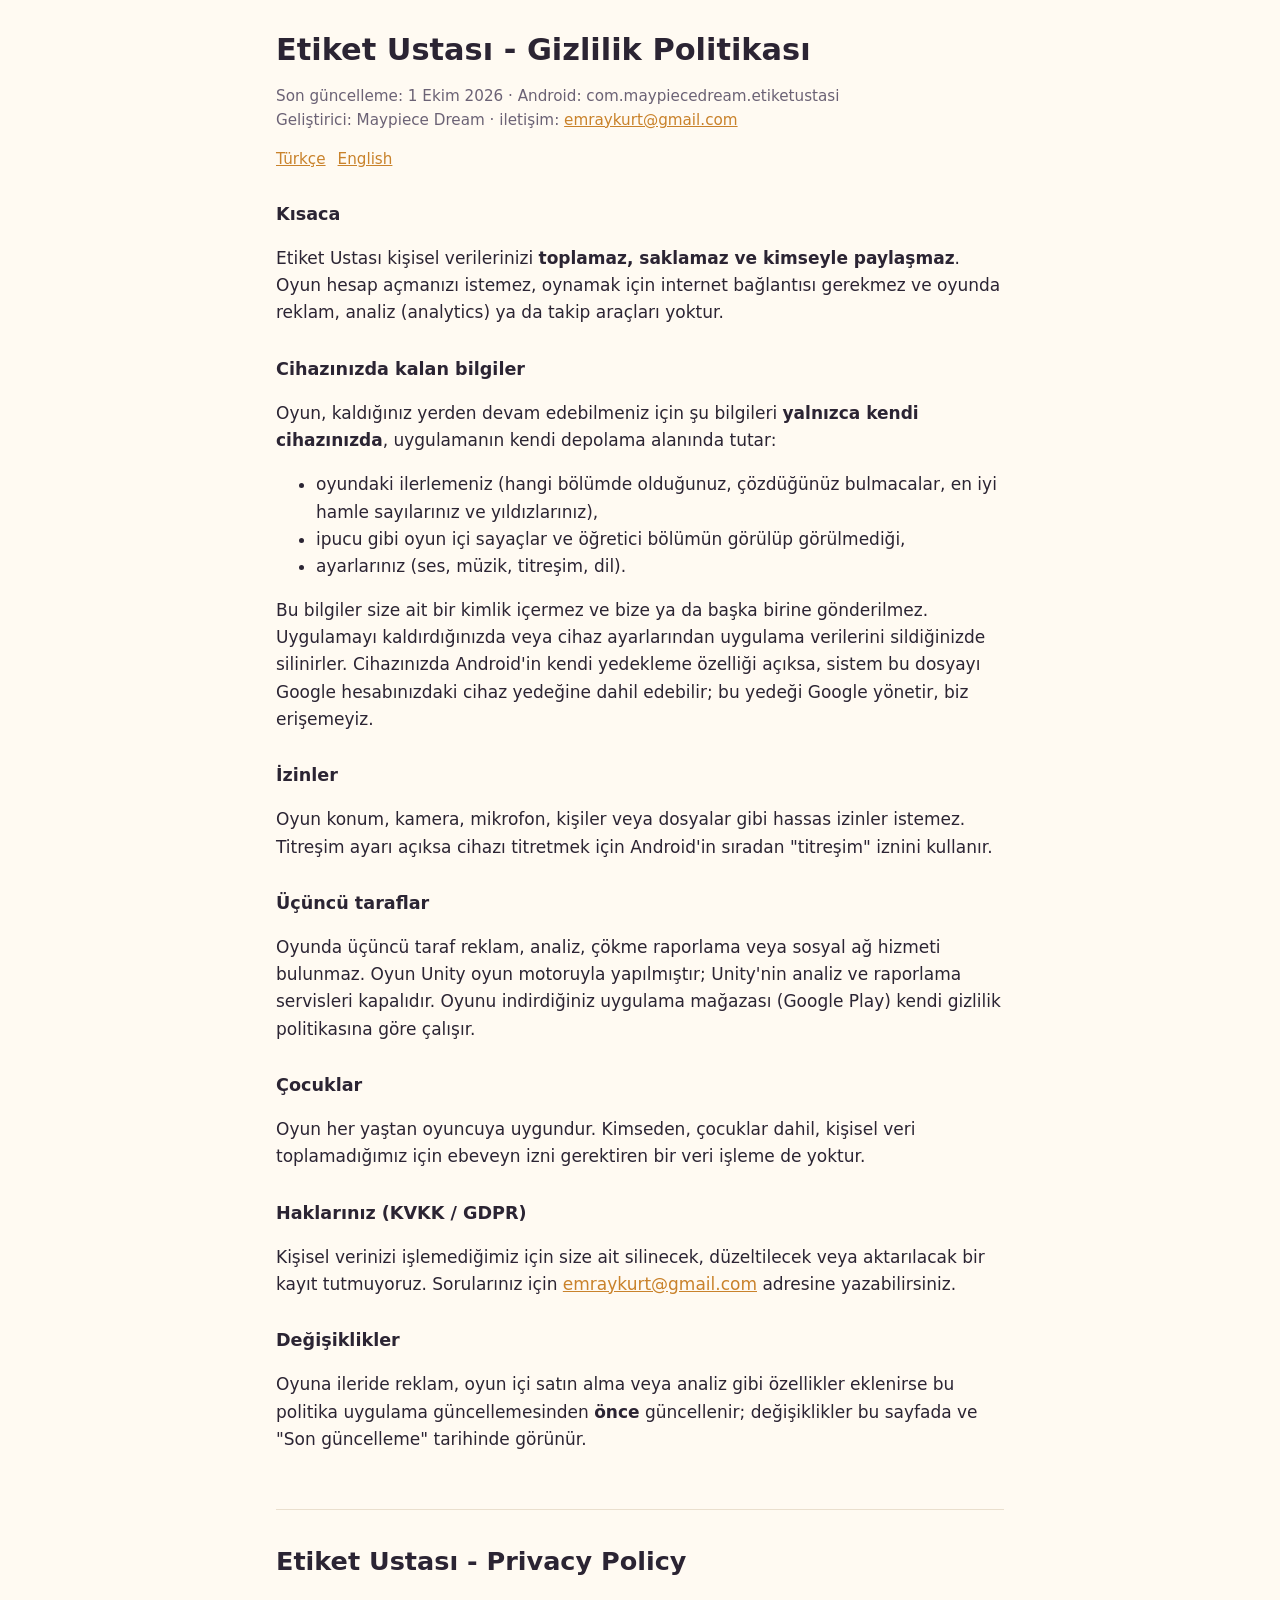
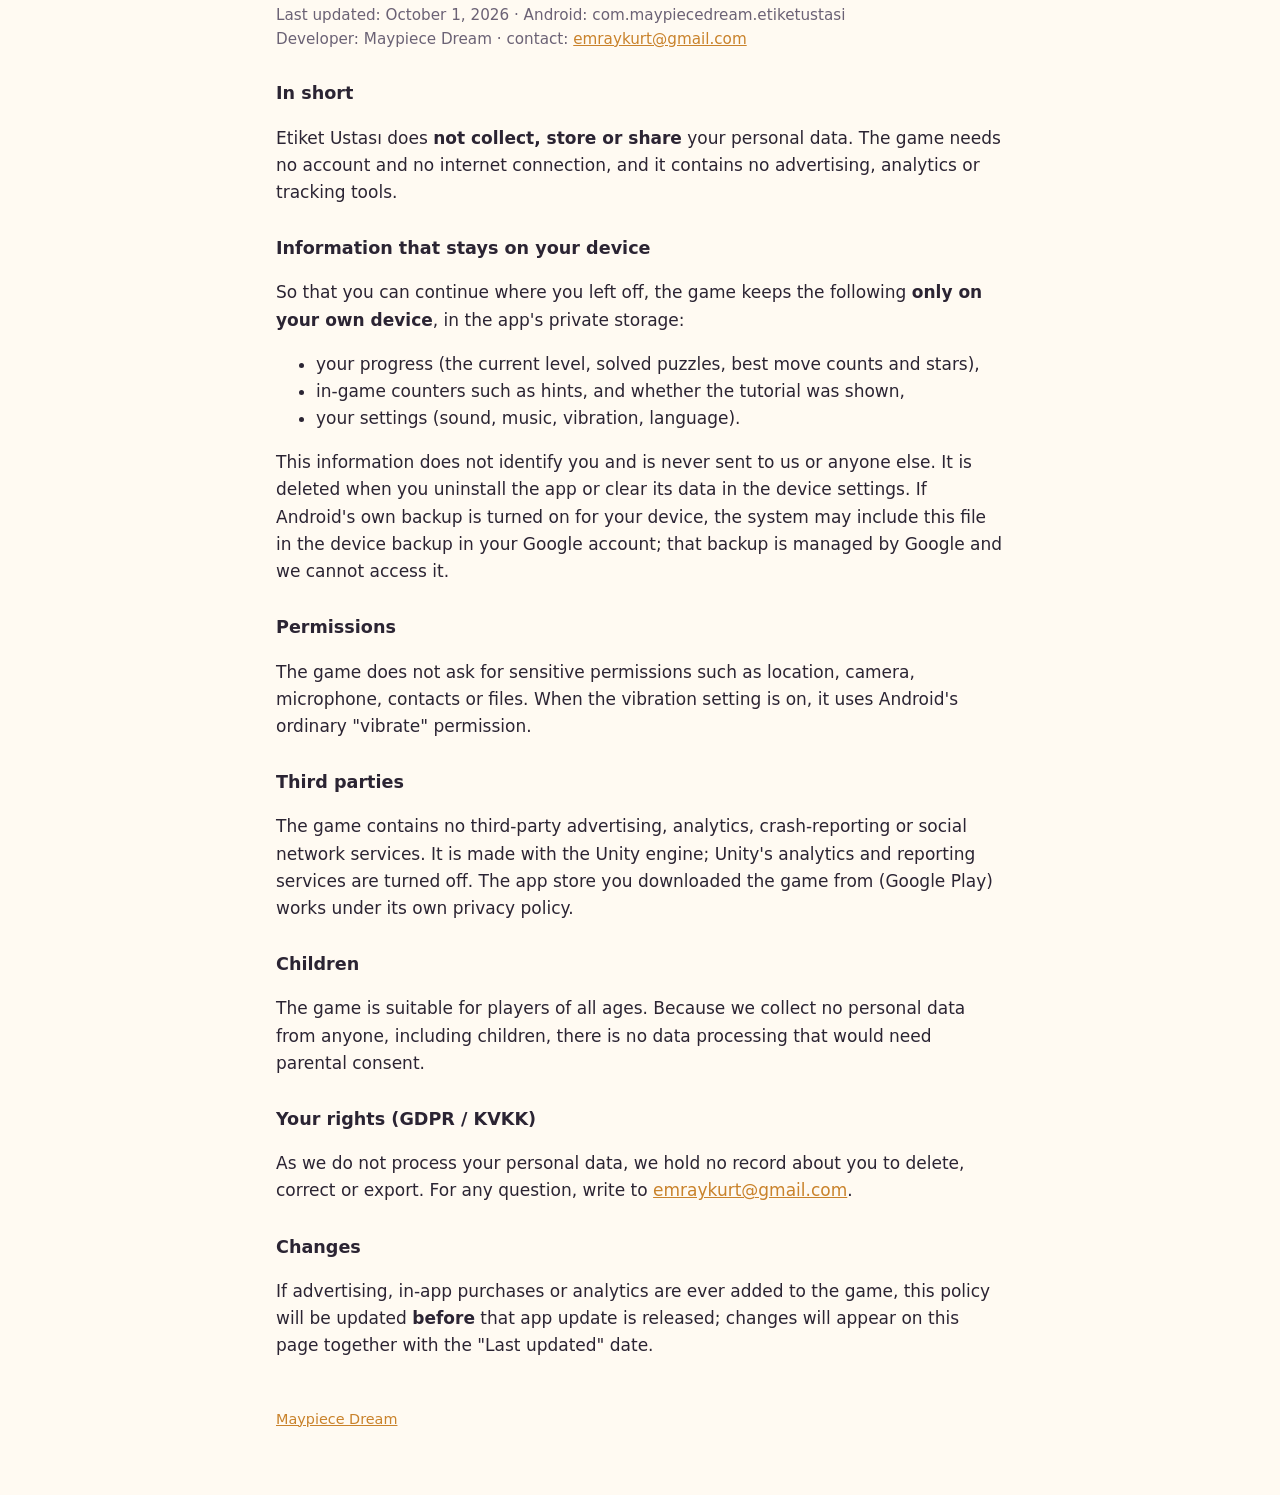
==== etiket-ustasi/gizlilik.html @ c5ec59da "Maypiece Dream site: studio page and privacy policies for Etiket Ustası and Yorgan Yetmiyor Co-Autho" ====
<!doctype html>
<html lang="tr">
<head>
<meta charset="utf-8">
<meta name="viewport" content="width=device-width, initial-scale=1">
<title>Etiket Ustası Gizlilik</title>
<link rel="stylesheet" href="../style.css">
</head>
<body>
<main>
<h1>Etiket Ustası - Gizlilik Politikası</h1>
<p class="meta">Son güncelleme: 1 Ekim 2026 · Android: com.maypiecedream.etiketustasi<br>
Geliştirici: Maypiece Dream · iletişim: <a href="mailto:emraykurt@gmail.com">emraykurt@gmail.com</a></p>
<p class="lang"><a href="#tr">Türkçe</a> <a href="#en">English</a></p>

<section id="tr">
<h3>Kısaca</h3>
<p>Etiket Ustası kişisel verilerinizi <strong>toplamaz, saklamaz ve kimseyle paylaşmaz</strong>. Oyun hesap açmanızı istemez, oynamak için internet bağlantısı gerekmez ve oyunda reklam, analiz (analytics) ya da takip araçları yoktur.</p>

<h3>Cihazınızda kalan bilgiler</h3>
<p>Oyun, kaldığınız yerden devam edebilmeniz için şu bilgileri <strong>yalnızca kendi cihazınızda</strong>, uygulamanın kendi depolama alanında tutar:</p>
<ul>
<li>oyundaki ilerlemeniz (hangi bölümde olduğunuz, çözdüğünüz bulmacalar, en iyi hamle sayılarınız ve yıldızlarınız),</li>
<li>ipucu gibi oyun içi sayaçlar ve öğretici bölümün görülüp görülmediği,</li>
<li>ayarlarınız (ses, müzik, titreşim, dil).</li>
</ul>
<p>Bu bilgiler size ait bir kimlik içermez ve bize ya da başka birine gönderilmez. Uygulamayı kaldırdığınızda veya cihaz ayarlarından uygulama verilerini sildiğinizde silinirler. Cihazınızda Android'in kendi yedekleme özelliği açıksa, sistem bu dosyayı Google hesabınızdaki cihaz yedeğine dahil edebilir; bu yedeği Google yönetir, biz erişemeyiz.</p>

<h3>İzinler</h3>
<p>Oyun konum, kamera, mikrofon, kişiler veya dosyalar gibi hassas izinler istemez. Titreşim ayarı açıksa cihazı titretmek için Android'in sıradan "titreşim" iznini kullanır.</p>

<h3>Üçüncü taraflar</h3>
<p>Oyunda üçüncü taraf reklam, analiz, çökme raporlama veya sosyal ağ hizmeti bulunmaz. Oyun Unity oyun motoruyla yapılmıştır; Unity'nin analiz ve raporlama servisleri kapalıdır. Oyunu indirdiğiniz uygulama mağazası (Google Play) kendi gizlilik politikasına göre çalışır.</p>

<h3>Çocuklar</h3>
<p>Oyun her yaştan oyuncuya uygundur. Kimseden, çocuklar dahil, kişisel veri toplamadığımız için ebeveyn izni gerektiren bir veri işleme de yoktur.</p>

<h3>Haklarınız (KVKK / GDPR)</h3>
<p>Kişisel verinizi işlemediğimiz için size ait silinecek, düzeltilecek veya aktarılacak bir kayıt tutmuyoruz. Sorularınız için <a href="mailto:emraykurt@gmail.com">emraykurt@gmail.com</a> adresine yazabilirsiniz.</p>

<h3>Değişiklikler</h3>
<p>Oyuna ileride reklam, oyun içi satın alma veya analiz gibi özellikler eklenirse bu politika uygulama güncellemesinden <strong>önce</strong> güncellenir; değişiklikler bu sayfada ve "Son güncelleme" tarihinde görünür.</p>
</section>

<section id="en">
<h2>Etiket Ustası - Privacy Policy</h2>
<p class="meta">Last updated: October 1, 2026 · Android: com.maypiecedream.etiketustasi<br>
Developer: Maypiece Dream · contact: <a href="mailto:emraykurt@gmail.com">emraykurt@gmail.com</a></p>

<h3>In short</h3>
<p>Etiket Ustası does <strong>not collect, store or share</strong> your personal data. The game needs no account and no internet connection, and it contains no advertising, analytics or tracking tools.</p>

<h3>Information that stays on your device</h3>
<p>So that you can continue where you left off, the game keeps the following <strong>only on your own device</strong>, in the app's private storage:</p>
<ul>
<li>your progress (the current level, solved puzzles, best move counts and stars),</li>
<li>in-game counters such as hints, and whether the tutorial was shown,</li>
<li>your settings (sound, music, vibration, language).</li>
</ul>
<p>This information does not identify you and is never sent to us or anyone else. It is deleted when you uninstall the app or clear its data in the device settings. If Android's own backup is turned on for your device, the system may include this file in the device backup in your Google account; that backup is managed by Google and we cannot access it.</p>

<h3>Permissions</h3>
<p>The game does not ask for sensitive permissions such as location, camera, microphone, contacts or files. When the vibration setting is on, it uses Android's ordinary "vibrate" permission.</p>

<h3>Third parties</h3>
<p>The game contains no third-party advertising, analytics, crash-reporting or social network services. It is made with the Unity engine; Unity's analytics and reporting services are turned off. The app store you downloaded the game from (Google Play) works under its own privacy policy.</p>

<h3>Children</h3>
<p>The game is suitable for players of all ages. Because we collect no personal data from anyone, including children, there is no data processing that would need parental consent.</p>

<h3>Your rights (GDPR / KVKK)</h3>
<p>As we do not process your personal data, we hold no record about you to delete, correct or export. For any question, write to <a href="mailto:emraykurt@gmail.com">emraykurt@gmail.com</a>.</p>

<h3>Changes</h3>
<p>If advertising, in-app purchases or analytics are ever added to the game, this policy will be updated <strong>before</strong> that app update is released; changes will appear on this page together with the "Last updated" date.</p>
</section>

<footer><a href="../index.html">Maypiece Dream</a></footer>
</main>
</body>
</html>
---- style.css ----
:root { --bg: #fffaf2; --ink: #2b2433; --muted: #6b6275; --accent: #c9822b; --card: #ffffff; --line: #eadfce; }
@media (prefers-color-scheme: dark) { :root { --bg: #1d1a22; --ink: #f1ebf5; --muted: #b3aabd; --accent: #f0b35c; --card: #27232e; --line: #3a3443; } }
* { box-sizing: border-box; }
body { margin: 0; background: var(--bg); color: var(--ink); font: 17px/1.6 system-ui, -apple-system, "Segoe UI", Roboto, sans-serif; }
main { max-width: 760px; margin: 0 auto; padding: 32px 16px 64px; }
h1 { font-size: 1.9rem; line-height: 1.2; margin: 0 0 4px; }
h2 { margin-top: 2.2em; border-top: 1px solid var(--line); padding-top: 1.2em; }
h3 { margin: 1.6em 0 .3em; font-size: 1.1rem; }
a { color: var(--accent); }
.meta { color: var(--muted); font-size: .95rem; }
.lang { display: flex; gap: 12px; margin: 12px 0 0; font-size: .95rem; }
.card { background: var(--card); border: 1px solid var(--line); border-radius: 14px; padding: 16px 18px; margin: 14px 0; }
.card h3 { margin-top: 0; }
footer { margin-top: 48px; color: var(--muted); font-size: .9rem; }
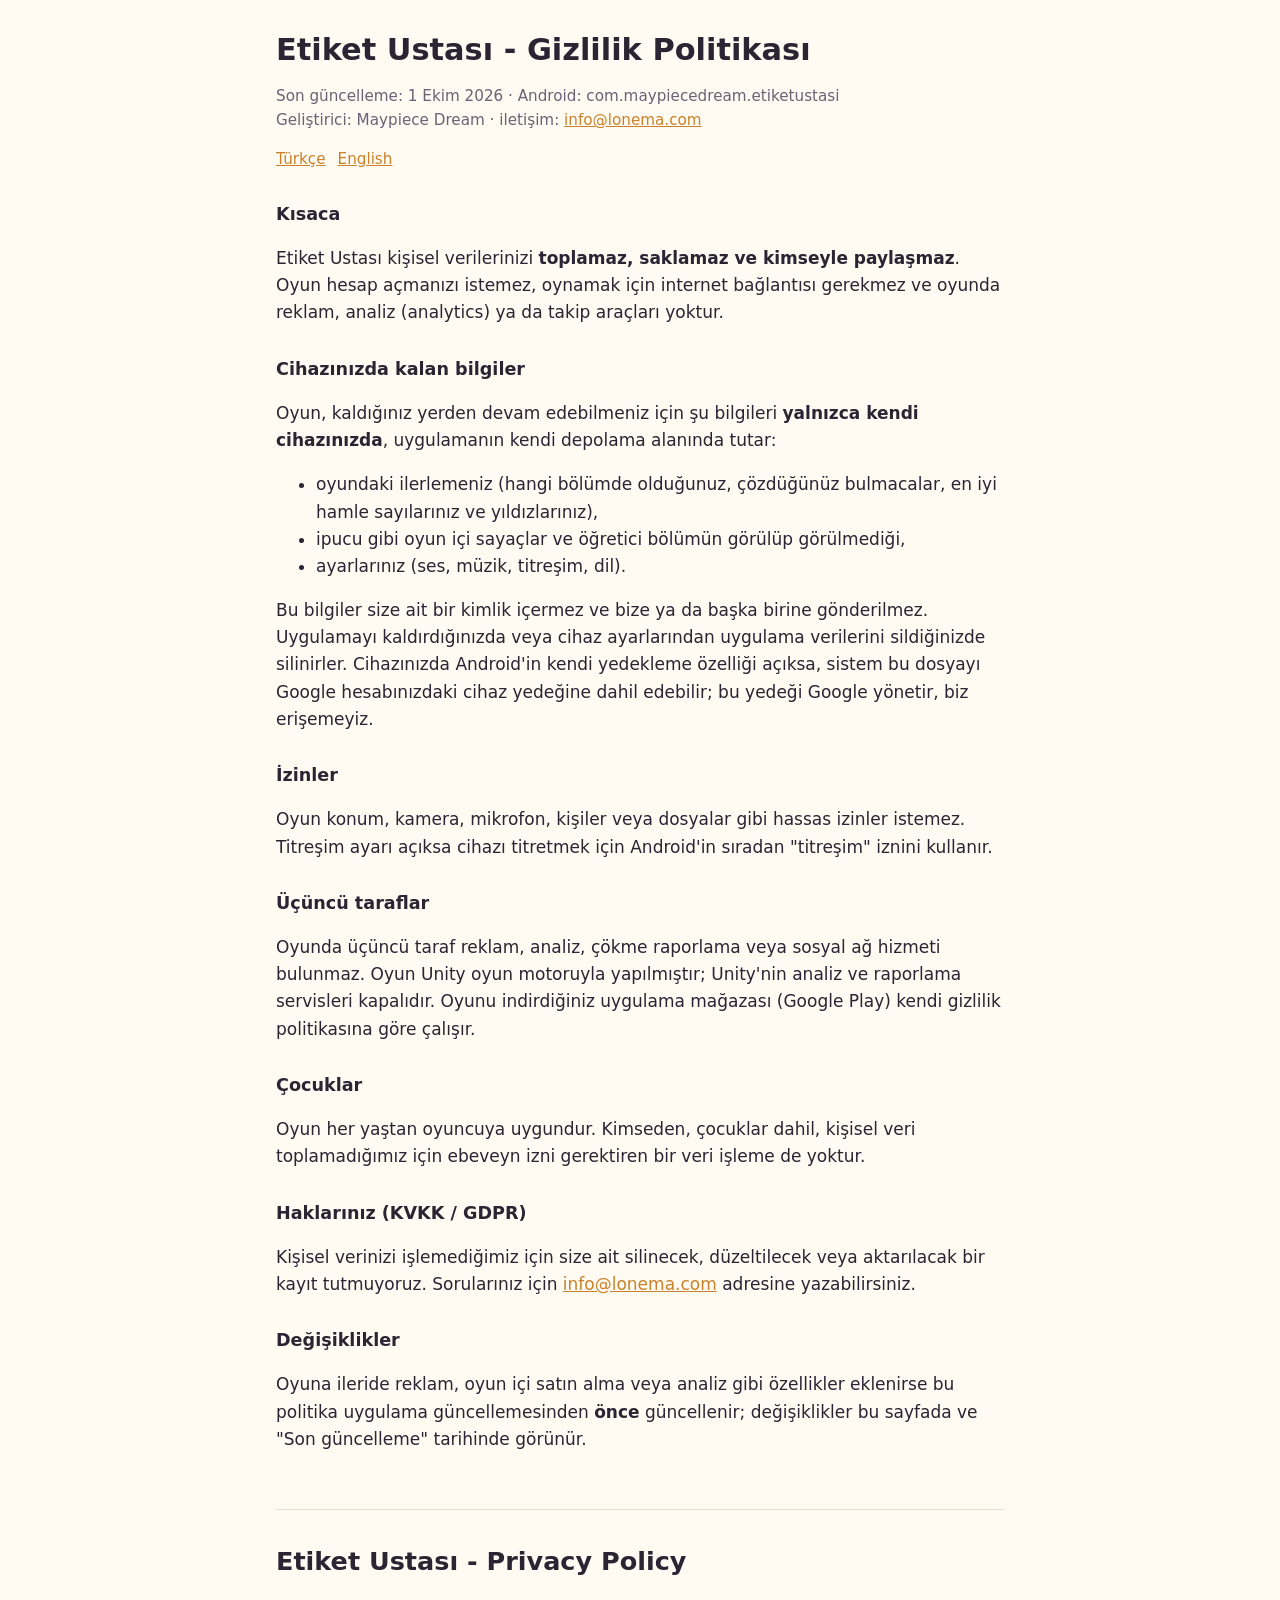
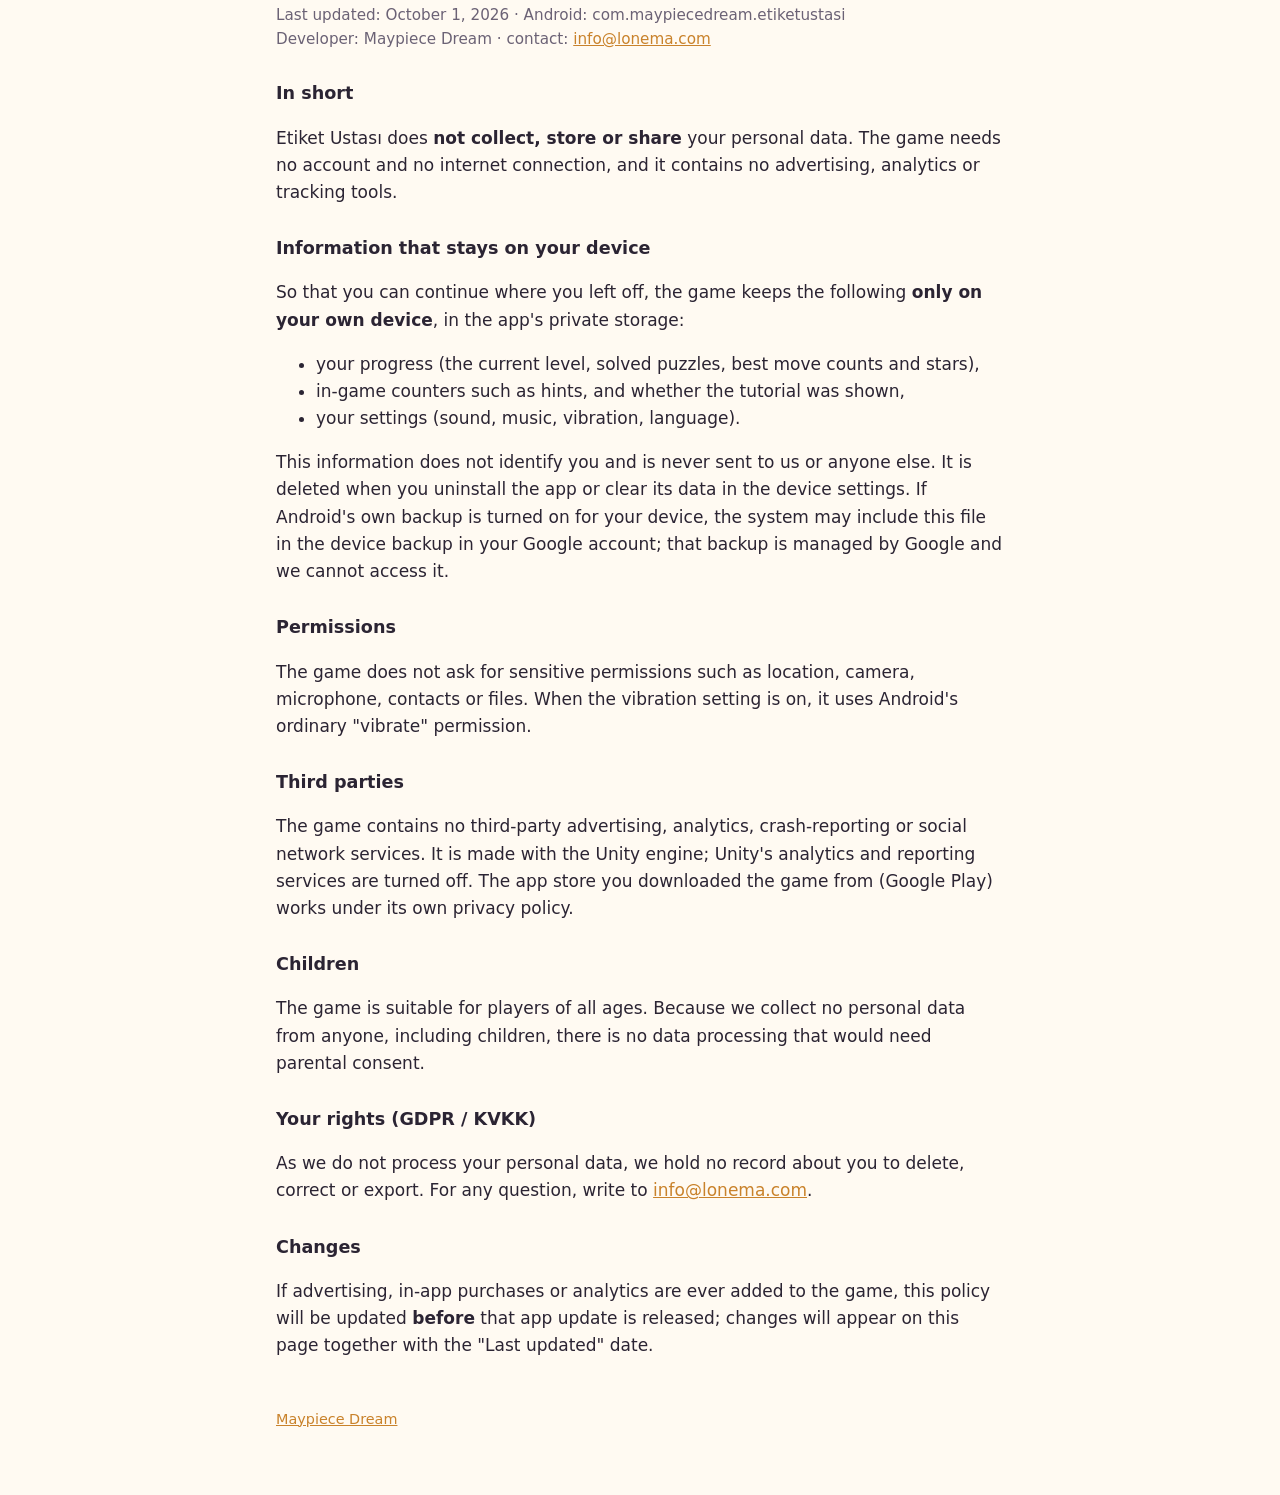
==== commit 055b1401: "Contact address info@lonema.com Co-Authored-By: Claude Opus 5.5 (1M context) <noreply@anthropic.com>" ====
--- a/etiket-ustasi/gizlilik.html
+++ b/etiket-ustasi/gizlilik.html
@@ -10,7 +10,7 @@
 <main>
 <h1>Etiket Ustası - Gizlilik Politikası</h1>
 <p class="meta">Son güncelleme: 1 Ekim 2026 · Android: com.maypiecedream.etiketustasi<br>
-Geliştirici: Maypiece Dream · iletişim: <a href="mailto:emraykurt@gmail.com">emraykurt@gmail.com</a></p>
+Geliştirici: Maypiece Dream · iletişim: <a href="mailto:info@lonema.com">info@lonema.com</a></p>
 <p class="lang"><a href="#tr">Türkçe</a> <a href="#en">English</a></p>
 
 <section id="tr">
@@ -36,7 +36,7 @@
 <p>Oyun her yaştan oyuncuya uygundur. Kimseden, çocuklar dahil, kişisel veri toplamadığımız için ebeveyn izni gerektiren bir veri işleme de yoktur.</p>
 
 <h3>Haklarınız (KVKK / GDPR)</h3>
-<p>Kişisel verinizi işlemediğimiz için size ait silinecek, düzeltilecek veya aktarılacak bir kayıt tutmuyoruz. Sorularınız için <a href="mailto:emraykurt@gmail.com">emraykurt@gmail.com</a> adresine yazabilirsiniz.</p>
+<p>Kişisel verinizi işlemediğimiz için size ait silinecek, düzeltilecek veya aktarılacak bir kayıt tutmuyoruz. Sorularınız için <a href="mailto:info@lonema.com">info@lonema.com</a> adresine yazabilirsiniz.</p>
 
 <h3>Değişiklikler</h3>
 <p>Oyuna ileride reklam, oyun içi satın alma veya analiz gibi özellikler eklenirse bu politika uygulama güncellemesinden <strong>önce</strong> güncellenir; değişiklikler bu sayfada ve "Son güncelleme" tarihinde görünür.</p>
@@ -45,7 +45,7 @@
 <section id="en">
 <h2>Etiket Ustası - Privacy Policy</h2>
 <p class="meta">Last updated: October 1, 2026 · Android: com.maypiecedream.etiketustasi<br>
-Developer: Maypiece Dream · contact: <a href="mailto:emraykurt@gmail.com">emraykurt@gmail.com</a></p>
+Developer: Maypiece Dream · contact: <a href="mailto:info@lonema.com">info@lonema.com</a></p>
 
 <h3>In short</h3>
 <p>Etiket Ustası does <strong>not collect, store or share</strong> your personal data. The game needs no account and no internet connection, and it contains no advertising, analytics or tracking tools.</p>
@@ -69,7 +69,7 @@
 <p>The game is suitable for players of all ages. Because we collect no personal data from anyone, including children, there is no data processing that would need parental consent.</p>
 
 <h3>Your rights (GDPR / KVKK)</h3>
-<p>As we do not process your personal data, we hold no record about you to delete, correct or export. For any question, write to <a href="mailto:emraykurt@gmail.com">emraykurt@gmail.com</a>.</p>
+<p>As we do not process your personal data, we hold no record about you to delete, correct or export. For any question, write to <a href="mailto:info@lonema.com">info@lonema.com</a>.</p>
 
 <h3>Changes</h3>
 <p>If advertising, in-app purchases or analytics are ever added to the game, this policy will be updated <strong>before</strong> that app update is released; changes will appear on this page together with the "Last updated" date.</p>
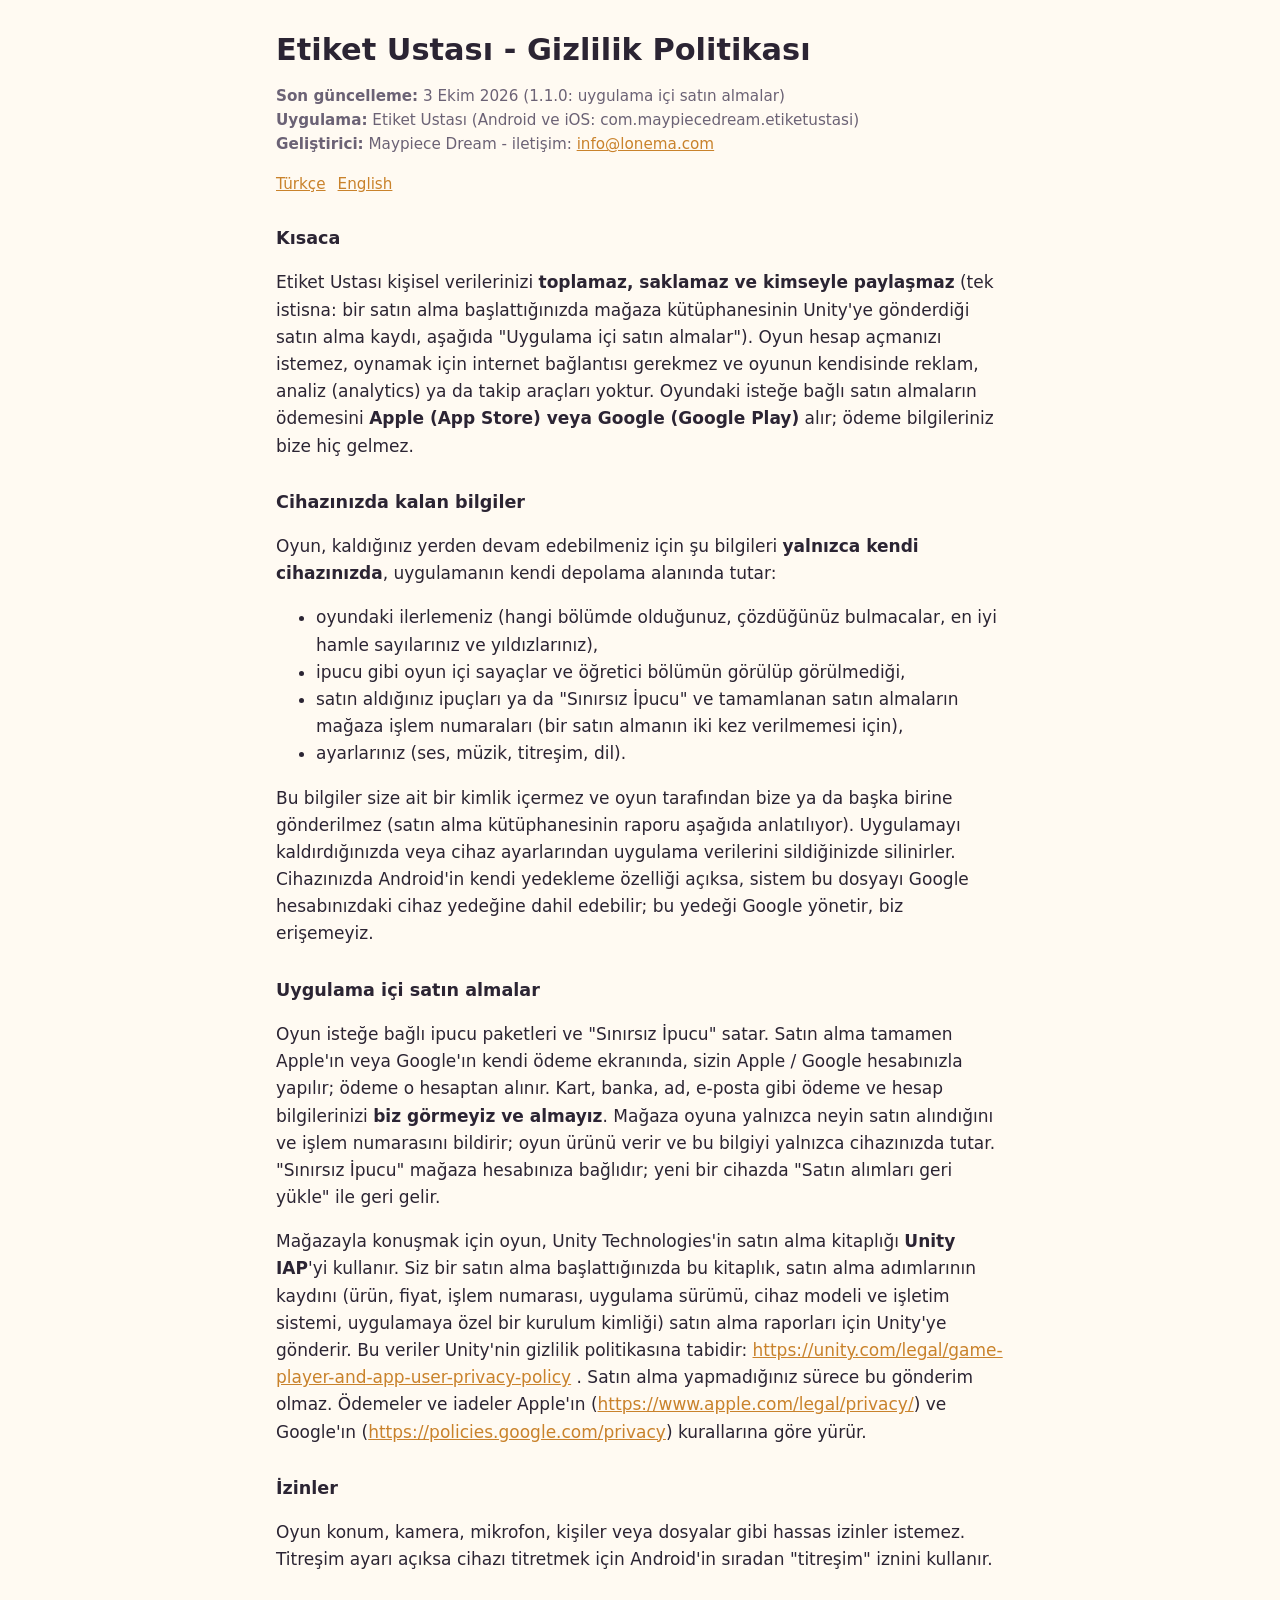
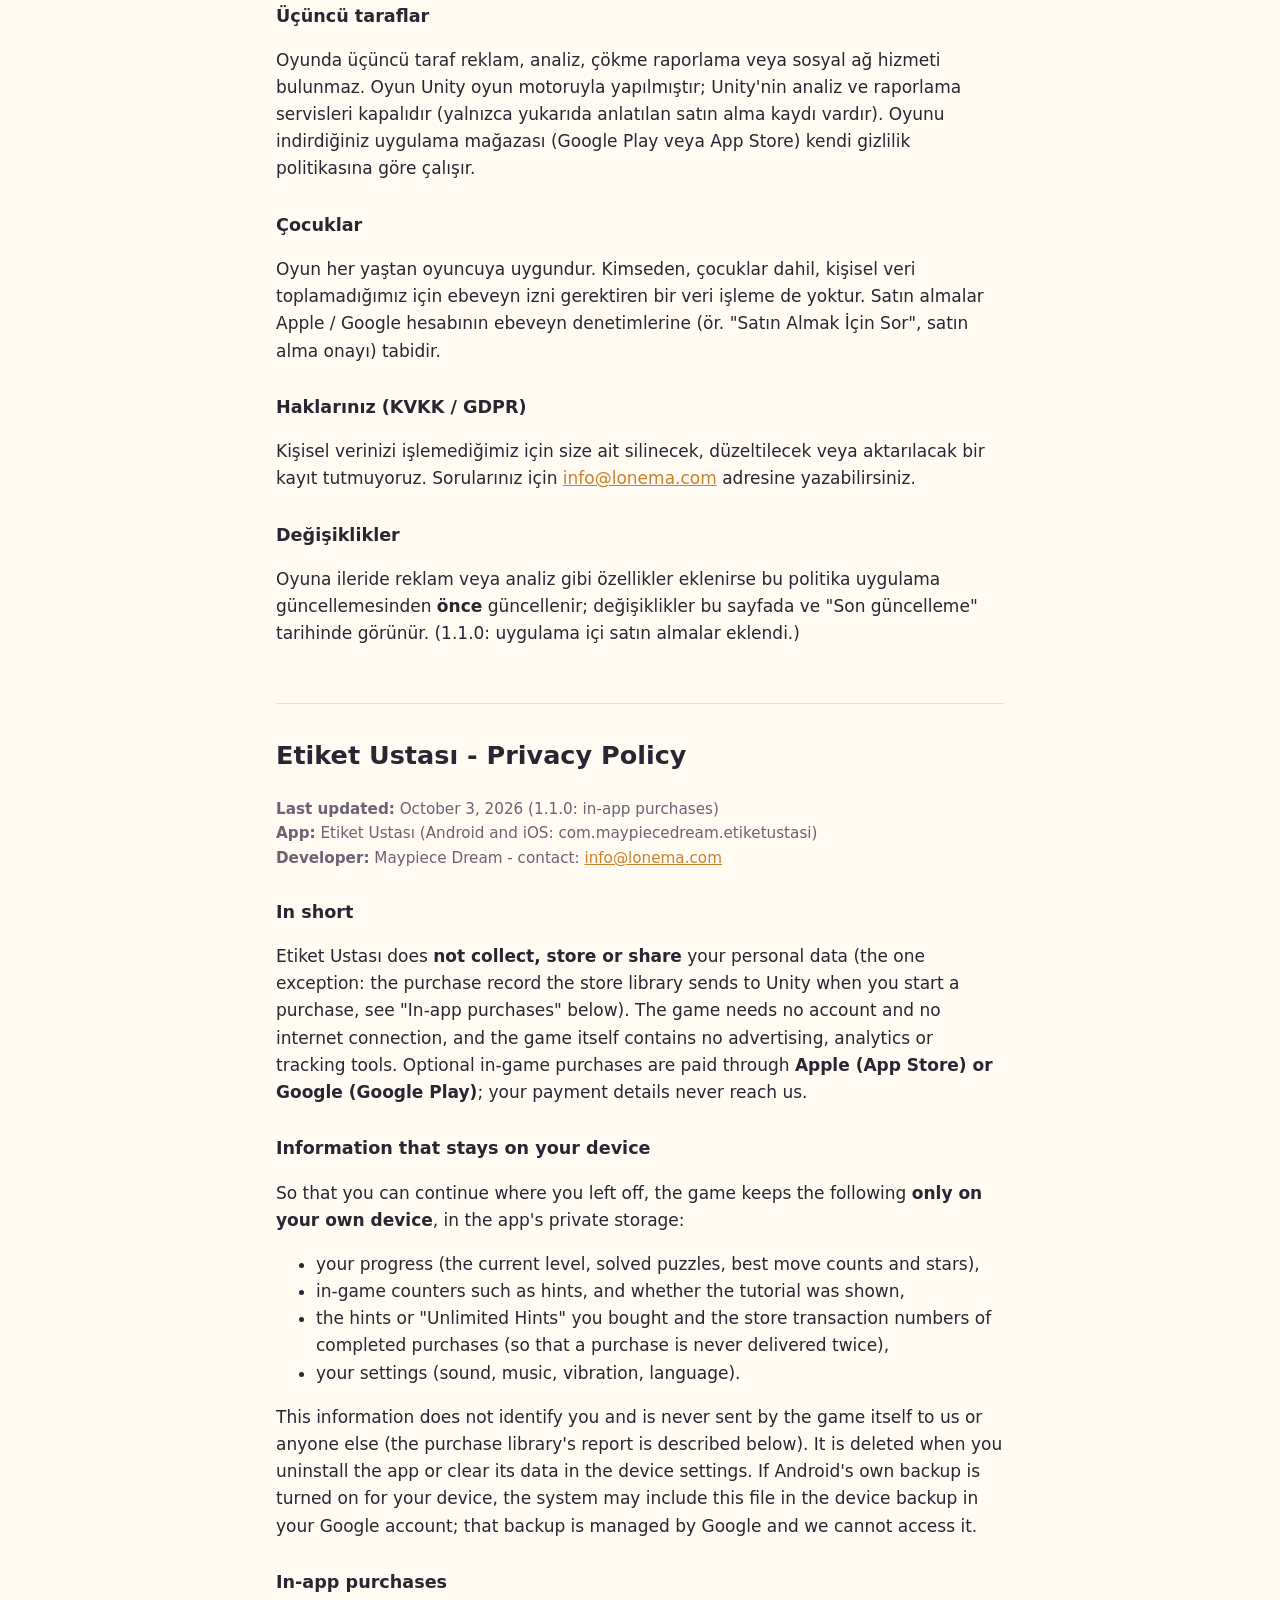
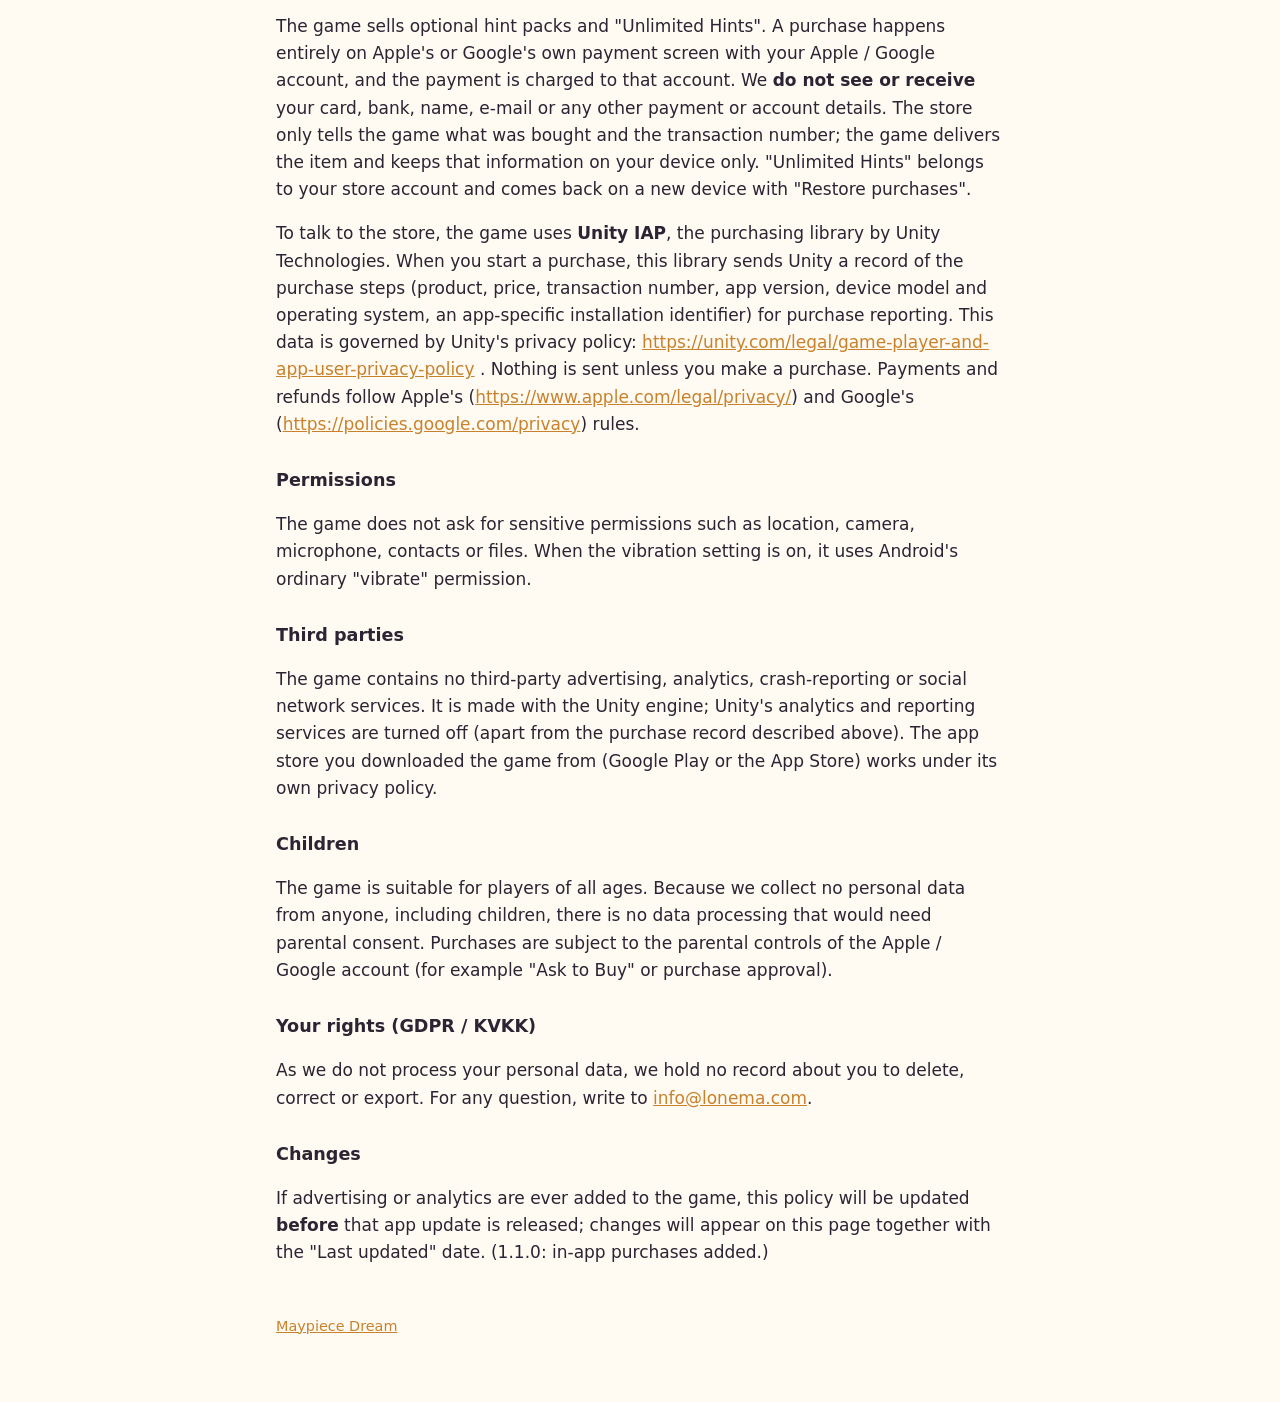
==== commit 6516fffe: "Etiket privacy page: 1.1.0 text (in-app purchases, Unity IAP purchase record) Co-Authored-By: Claude" ====
--- a/etiket-ustasi/gizlilik.html
+++ b/etiket-ustasi/gizlilik.html
@@ -9,70 +9,67 @@
 <body>
 <main>
 <h1>Etiket Ustası - Gizlilik Politikası</h1>
-<p class="meta">Son güncelleme: 1 Ekim 2026 · Android: com.maypiecedream.etiketustasi<br>
-Geliştirici: Maypiece Dream · iletişim: <a href="mailto:info@lonema.com">info@lonema.com</a></p>
+<p class="meta"><strong>Son güncelleme:</strong> 3 Ekim 2026 (1.1.0: uygulama içi satın almalar)<br>
+<strong>Uygulama:</strong> Etiket Ustası (Android ve iOS: com.maypiecedream.etiketustasi)<br>
+<strong>Geliştirici:</strong> Maypiece Dream - iletişim: <a href="mailto:info@lonema.com">info@lonema.com</a></p>
 <p class="lang"><a href="#tr">Türkçe</a> <a href="#en">English</a></p>
 
 <section id="tr">
 <h3>Kısaca</h3>
-<p>Etiket Ustası kişisel verilerinizi <strong>toplamaz, saklamaz ve kimseyle paylaşmaz</strong>. Oyun hesap açmanızı istemez, oynamak için internet bağlantısı gerekmez ve oyunda reklam, analiz (analytics) ya da takip araçları yoktur.</p>
-
+<p>Etiket Ustası kişisel verilerinizi <strong>toplamaz, saklamaz ve kimseyle paylaşmaz</strong> (tek istisna: bir satın alma başlattığınızda mağaza kütüphanesinin Unity'ye gönderdiği satın alma kaydı, aşağıda "Uygulama içi satın almalar"). Oyun hesap açmanızı istemez, oynamak için internet bağlantısı gerekmez ve oyunun kendisinde reklam, analiz (analytics) ya da takip araçları yoktur. Oyundaki isteğe bağlı satın almaların ödemesini <strong>Apple (App Store) veya Google (Google Play)</strong> alır; ödeme bilgileriniz bize hiç gelmez.</p>
 <h3>Cihazınızda kalan bilgiler</h3>
 <p>Oyun, kaldığınız yerden devam edebilmeniz için şu bilgileri <strong>yalnızca kendi cihazınızda</strong>, uygulamanın kendi depolama alanında tutar:</p>
 <ul>
 <li>oyundaki ilerlemeniz (hangi bölümde olduğunuz, çözdüğünüz bulmacalar, en iyi hamle sayılarınız ve yıldızlarınız),</li>
 <li>ipucu gibi oyun içi sayaçlar ve öğretici bölümün görülüp görülmediği,</li>
+<li>satın aldığınız ipuçları ya da "Sınırsız İpucu" ve tamamlanan satın almaların mağaza işlem numaraları (bir satın almanın iki kez verilmemesi için),</li>
 <li>ayarlarınız (ses, müzik, titreşim, dil).</li>
 </ul>
-<p>Bu bilgiler size ait bir kimlik içermez ve bize ya da başka birine gönderilmez. Uygulamayı kaldırdığınızda veya cihaz ayarlarından uygulama verilerini sildiğinizde silinirler. Cihazınızda Android'in kendi yedekleme özelliği açıksa, sistem bu dosyayı Google hesabınızdaki cihaz yedeğine dahil edebilir; bu yedeği Google yönetir, biz erişemeyiz.</p>
-
+<p>Bu bilgiler size ait bir kimlik içermez ve oyun tarafından bize ya da başka birine gönderilmez (satın alma kütüphanesinin raporu aşağıda anlatılıyor). Uygulamayı kaldırdığınızda veya cihaz ayarlarından uygulama verilerini sildiğinizde silinirler. Cihazınızda Android'in kendi yedekleme özelliği açıksa, sistem bu dosyayı Google hesabınızdaki cihaz yedeğine dahil edebilir; bu yedeği Google yönetir, biz erişemeyiz.</p>
+<h3>Uygulama içi satın almalar</h3>
+<p>Oyun isteğe bağlı ipucu paketleri ve "Sınırsız İpucu" satar. Satın alma tamamen Apple'ın veya Google'ın kendi ödeme ekranında, sizin Apple / Google hesabınızla yapılır; ödeme o hesaptan alınır. Kart, banka, ad, e-posta gibi ödeme ve hesap bilgilerinizi <strong>biz görmeyiz ve almayız</strong>. Mağaza oyuna yalnızca neyin satın alındığını ve işlem numarasını bildirir; oyun ürünü verir ve bu bilgiyi yalnızca cihazınızda tutar. "Sınırsız İpucu" mağaza hesabınıza bağlıdır; yeni bir cihazda "Satın alımları geri yükle" ile geri gelir.</p>
+<p>Mağazayla konuşmak için oyun, Unity Technologies'in satın alma kitaplığı <strong>Unity IAP</strong>'yi kullanır. Siz bir satın alma başlattığınızda bu kitaplık, satın alma adımlarının kaydını (ürün, fiyat, işlem numarası, uygulama sürümü, cihaz modeli ve işletim sistemi, uygulamaya özel bir kurulum kimliği) satın alma raporları için Unity'ye gönderir. Bu veriler Unity'nin gizlilik politikasına tabidir: <a href="https://unity.com/legal/game-player-and-app-user-privacy-policy">https://unity.com/legal/game-player-and-app-user-privacy-policy</a> . Satın alma yapmadığınız sürece bu gönderim olmaz. Ödemeler ve iadeler Apple'ın (<a href="https://www.apple.com/legal/privacy/">https://www.apple.com/legal/privacy/</a>) ve Google'ın (<a href="https://policies.google.com/privacy">https://policies.google.com/privacy</a>) kurallarına göre yürür.</p>
 <h3>İzinler</h3>
 <p>Oyun konum, kamera, mikrofon, kişiler veya dosyalar gibi hassas izinler istemez. Titreşim ayarı açıksa cihazı titretmek için Android'in sıradan "titreşim" iznini kullanır.</p>
-
 <h3>Üçüncü taraflar</h3>
-<p>Oyunda üçüncü taraf reklam, analiz, çökme raporlama veya sosyal ağ hizmeti bulunmaz. Oyun Unity oyun motoruyla yapılmıştır; Unity'nin analiz ve raporlama servisleri kapalıdır. Oyunu indirdiğiniz uygulama mağazası (Google Play) kendi gizlilik politikasına göre çalışır.</p>
-
+<p>Oyunda üçüncü taraf reklam, analiz, çökme raporlama veya sosyal ağ hizmeti bulunmaz. Oyun Unity oyun motoruyla yapılmıştır; Unity'nin analiz ve raporlama servisleri kapalıdır (yalnızca yukarıda anlatılan satın alma kaydı vardır). Oyunu indirdiğiniz uygulama mağazası (Google Play veya App Store) kendi gizlilik politikasına göre çalışır.</p>
 <h3>Çocuklar</h3>
-<p>Oyun her yaştan oyuncuya uygundur. Kimseden, çocuklar dahil, kişisel veri toplamadığımız için ebeveyn izni gerektiren bir veri işleme de yoktur.</p>
-
+<p>Oyun her yaştan oyuncuya uygundur. Kimseden, çocuklar dahil, kişisel veri toplamadığımız için ebeveyn izni gerektiren bir veri işleme de yoktur. Satın almalar Apple / Google hesabının ebeveyn denetimlerine (ör. "Satın Almak İçin Sor", satın alma onayı) tabidir.</p>
 <h3>Haklarınız (KVKK / GDPR)</h3>
 <p>Kişisel verinizi işlemediğimiz için size ait silinecek, düzeltilecek veya aktarılacak bir kayıt tutmuyoruz. Sorularınız için <a href="mailto:info@lonema.com">info@lonema.com</a> adresine yazabilirsiniz.</p>
-
 <h3>Değişiklikler</h3>
-<p>Oyuna ileride reklam, oyun içi satın alma veya analiz gibi özellikler eklenirse bu politika uygulama güncellemesinden <strong>önce</strong> güncellenir; değişiklikler bu sayfada ve "Son güncelleme" tarihinde görünür.</p>
+<p>Oyuna ileride reklam veya analiz gibi özellikler eklenirse bu politika uygulama güncellemesinden <strong>önce</strong> güncellenir; değişiklikler bu sayfada ve "Son güncelleme" tarihinde görünür. (1.1.0: uygulama içi satın almalar eklendi.)</p>
 </section>
 
 <section id="en">
 <h2>Etiket Ustası - Privacy Policy</h2>
-<p class="meta">Last updated: October 1, 2026 · Android: com.maypiecedream.etiketustasi<br>
-Developer: Maypiece Dream · contact: <a href="mailto:info@lonema.com">info@lonema.com</a></p>
-
+<p class="meta"><strong>Last updated:</strong> October 3, 2026 (1.1.0: in-app purchases)<br>
+<strong>App:</strong> Etiket Ustası (Android and iOS: com.maypiecedream.etiketustasi)<br>
+<strong>Developer:</strong> Maypiece Dream - contact: <a href="mailto:info@lonema.com">info@lonema.com</a></p>
 <h3>In short</h3>
-<p>Etiket Ustası does <strong>not collect, store or share</strong> your personal data. The game needs no account and no internet connection, and it contains no advertising, analytics or tracking tools.</p>
-
+<p>Etiket Ustası does <strong>not collect, store or share</strong> your personal data (the one exception: the purchase record the store library sends to Unity when you start a purchase, see "In-app purchases" below). The game needs no account and no internet connection, and the game itself contains no advertising, analytics or tracking tools. Optional in-game purchases are paid through <strong>Apple (App Store) or Google (Google Play)</strong>; your payment details never reach us.</p>
 <h3>Information that stays on your device</h3>
 <p>So that you can continue where you left off, the game keeps the following <strong>only on your own device</strong>, in the app's private storage:</p>
 <ul>
 <li>your progress (the current level, solved puzzles, best move counts and stars),</li>
 <li>in-game counters such as hints, and whether the tutorial was shown,</li>
+<li>the hints or "Unlimited Hints" you bought and the store transaction numbers of completed purchases (so that a purchase is never delivered twice),</li>
 <li>your settings (sound, music, vibration, language).</li>
 </ul>
-<p>This information does not identify you and is never sent to us or anyone else. It is deleted when you uninstall the app or clear its data in the device settings. If Android's own backup is turned on for your device, the system may include this file in the device backup in your Google account; that backup is managed by Google and we cannot access it.</p>
-
+<p>This information does not identify you and is never sent by the game itself to us or anyone else (the purchase library's report is described below). It is deleted when you uninstall the app or clear its data in the device settings. If Android's own backup is turned on for your device, the system may include this file in the device backup in your Google account; that backup is managed by Google and we cannot access it.</p>
+<h3>In-app purchases</h3>
+<p>The game sells optional hint packs and "Unlimited Hints". A purchase happens entirely on Apple's or Google's own payment screen with your Apple / Google account, and the payment is charged to that account. We <strong>do not see or receive</strong> your card, bank, name, e-mail or any other payment or account details. The store only tells the game what was bought and the transaction number; the game delivers the item and keeps that information on your device only. "Unlimited Hints" belongs to your store account and comes back on a new device with "Restore purchases".</p>
+<p>To talk to the store, the game uses <strong>Unity IAP</strong>, the purchasing library by Unity Technologies. When you start a purchase, this library sends Unity a record of the purchase steps (product, price, transaction number, app version, device model and operating system, an app-specific installation identifier) for purchase reporting. This data is governed by Unity's privacy policy: <a href="https://unity.com/legal/game-player-and-app-user-privacy-policy">https://unity.com/legal/game-player-and-app-user-privacy-policy</a> . Nothing is sent unless you make a purchase. Payments and refunds follow Apple's (<a href="https://www.apple.com/legal/privacy/">https://www.apple.com/legal/privacy/</a>) and Google's (<a href="https://policies.google.com/privacy">https://policies.google.com/privacy</a>) rules.</p>
 <h3>Permissions</h3>
 <p>The game does not ask for sensitive permissions such as location, camera, microphone, contacts or files. When the vibration setting is on, it uses Android's ordinary "vibrate" permission.</p>
-
 <h3>Third parties</h3>
-<p>The game contains no third-party advertising, analytics, crash-reporting or social network services. It is made with the Unity engine; Unity's analytics and reporting services are turned off. The app store you downloaded the game from (Google Play) works under its own privacy policy.</p>
-
+<p>The game contains no third-party advertising, analytics, crash-reporting or social network services. It is made with the Unity engine; Unity's analytics and reporting services are turned off (apart from the purchase record described above). The app store you downloaded the game from (Google Play or the App Store) works under its own privacy policy.</p>
 <h3>Children</h3>
-<p>The game is suitable for players of all ages. Because we collect no personal data from anyone, including children, there is no data processing that would need parental consent.</p>
-
+<p>The game is suitable for players of all ages. Because we collect no personal data from anyone, including children, there is no data processing that would need parental consent. Purchases are subject to the parental controls of the Apple / Google account (for example "Ask to Buy" or purchase approval).</p>
 <h3>Your rights (GDPR / KVKK)</h3>
 <p>As we do not process your personal data, we hold no record about you to delete, correct or export. For any question, write to <a href="mailto:info@lonema.com">info@lonema.com</a>.</p>
-
 <h3>Changes</h3>
-<p>If advertising, in-app purchases or analytics are ever added to the game, this policy will be updated <strong>before</strong> that app update is released; changes will appear on this page together with the "Last updated" date.</p>
+<p>If advertising or analytics are ever added to the game, this policy will be updated <strong>before</strong> that app update is released; changes will appear on this page together with the "Last updated" date. (1.1.0: in-app purchases added.)</p>
 </section>
 
 <footer><a href="../index.html">Maypiece Dream</a></footer>
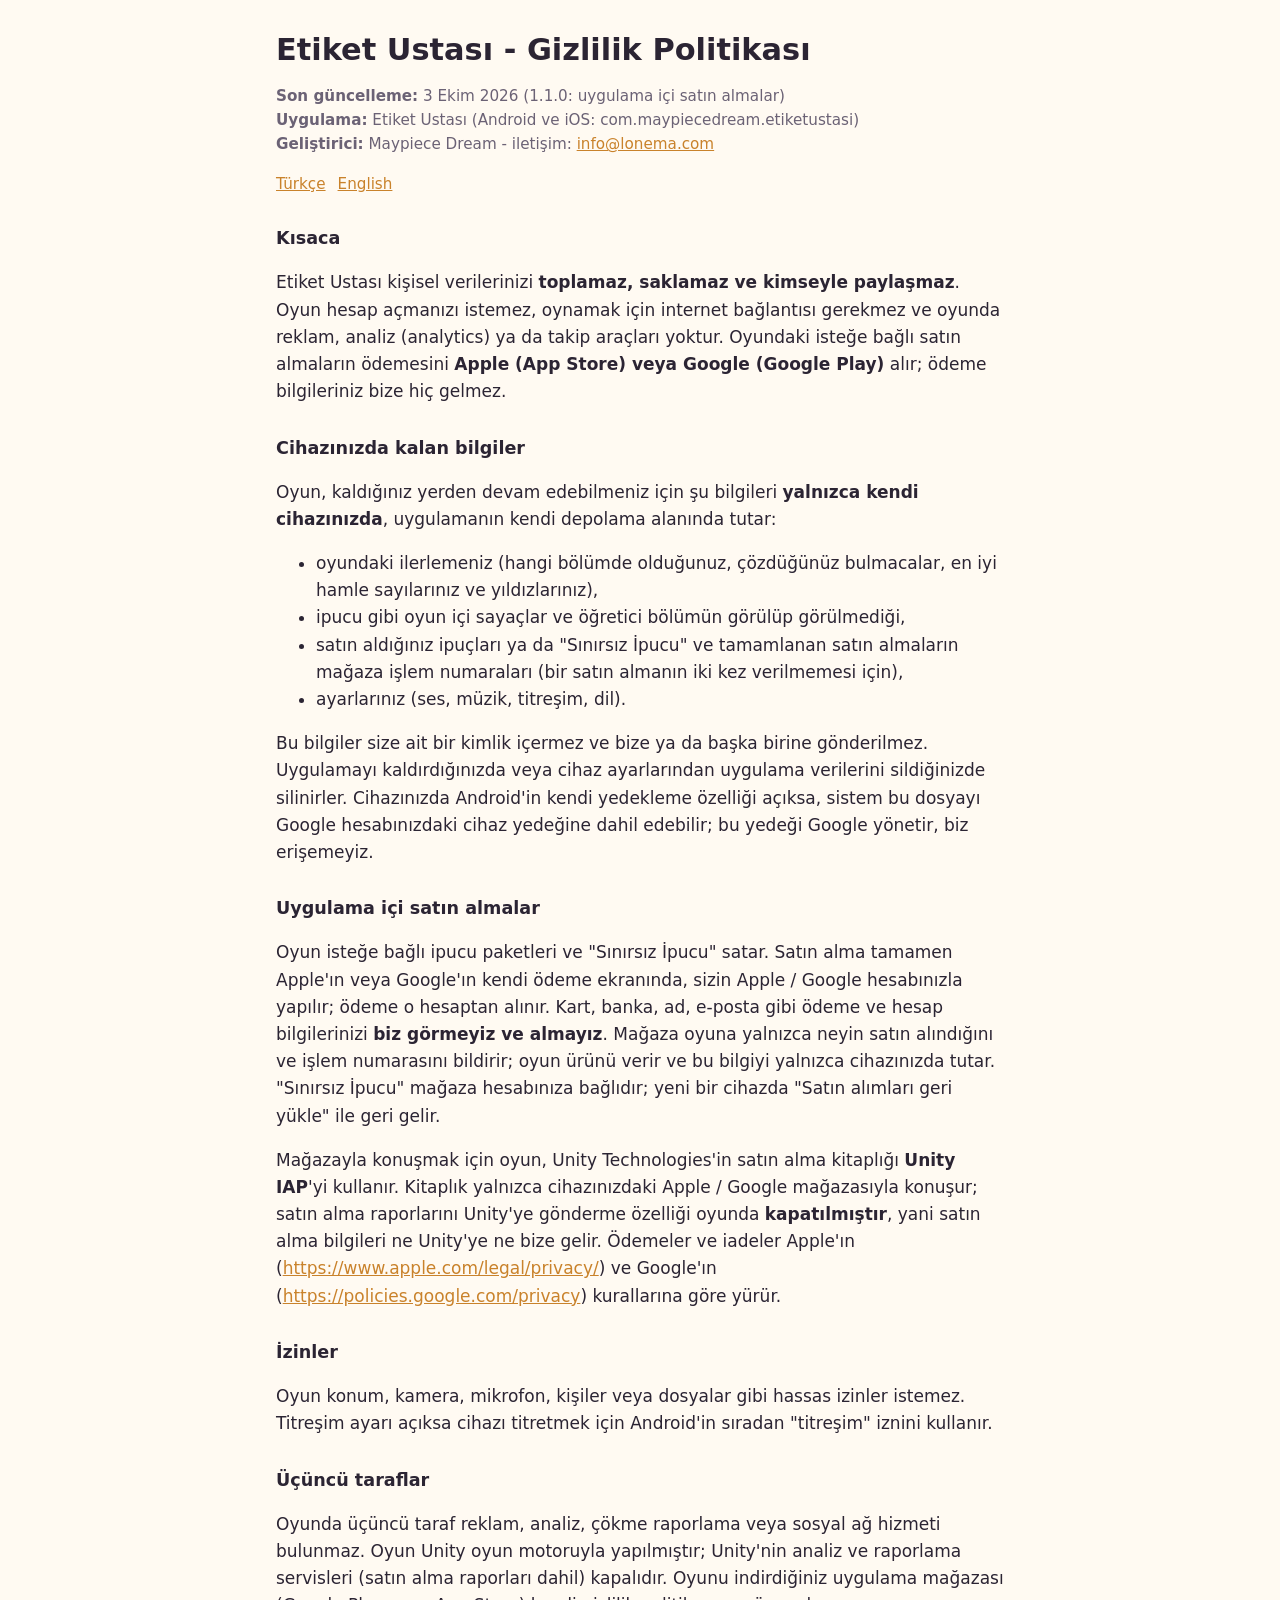
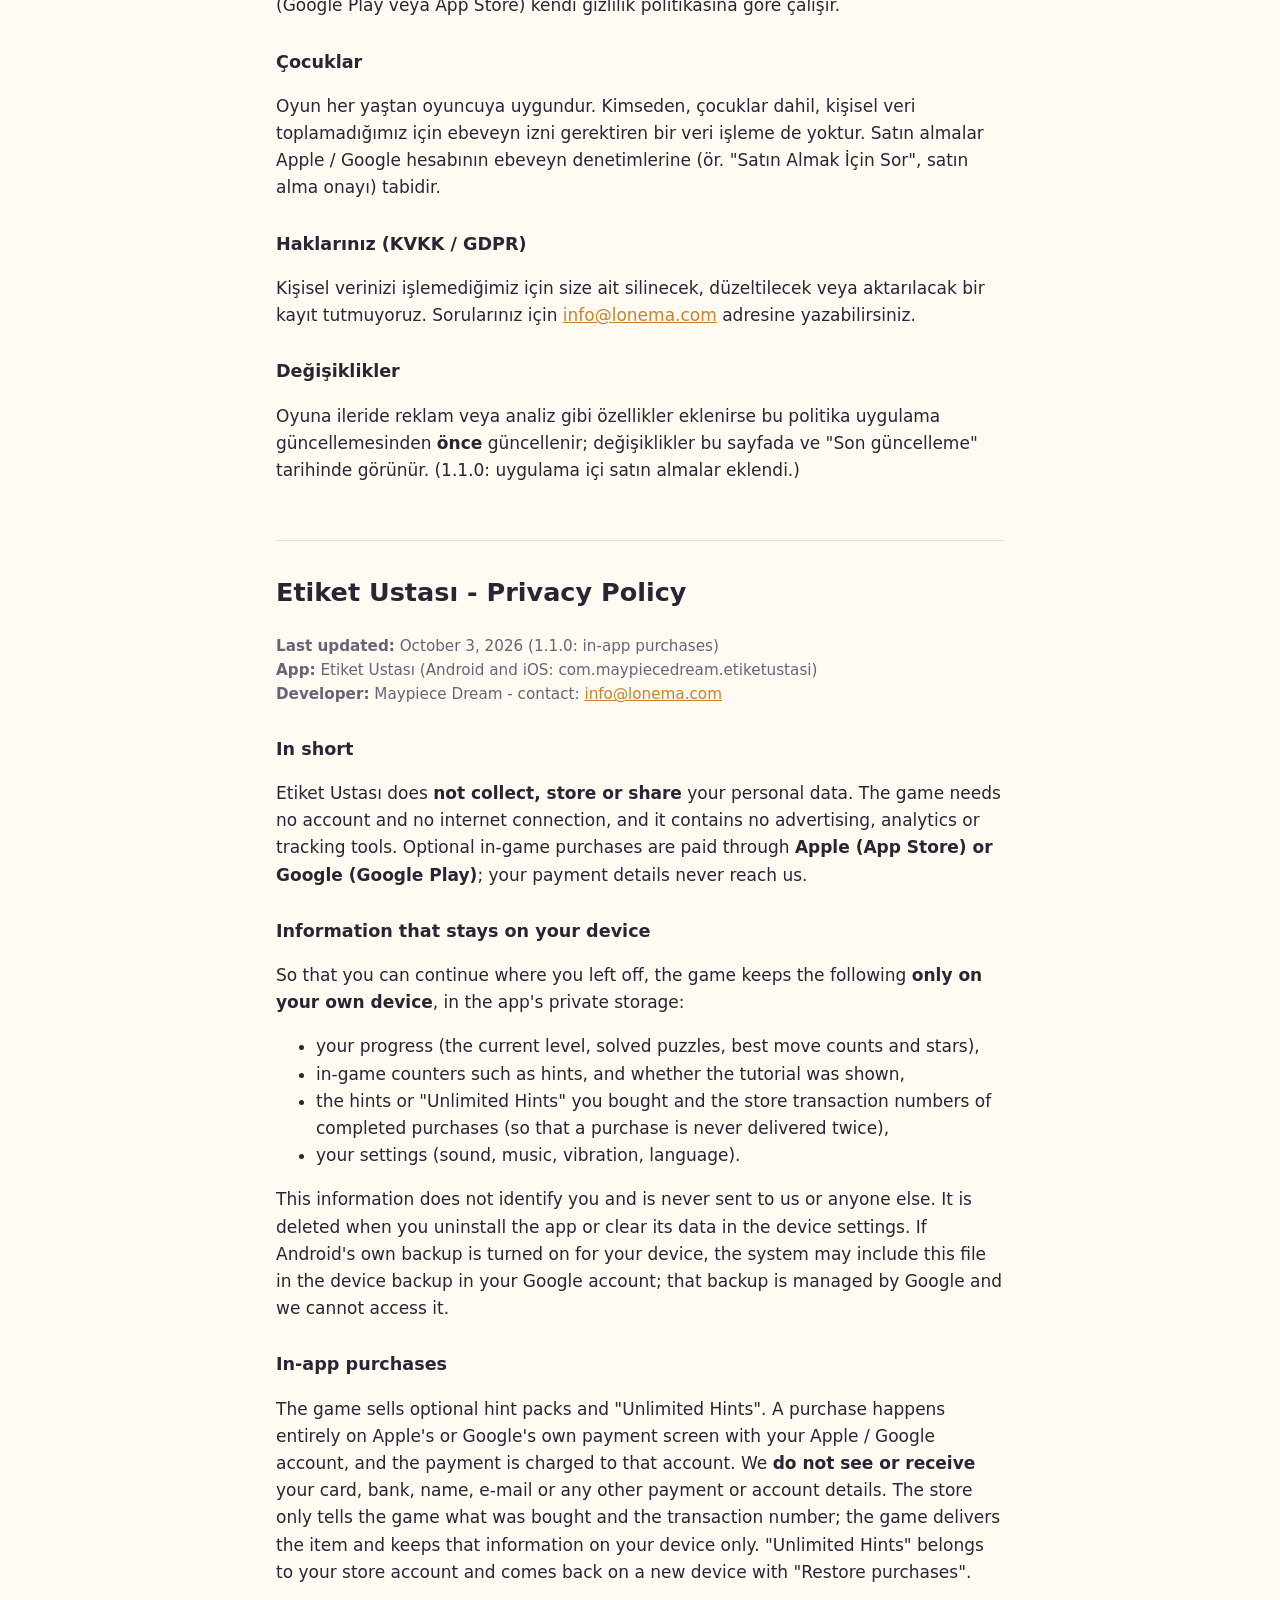
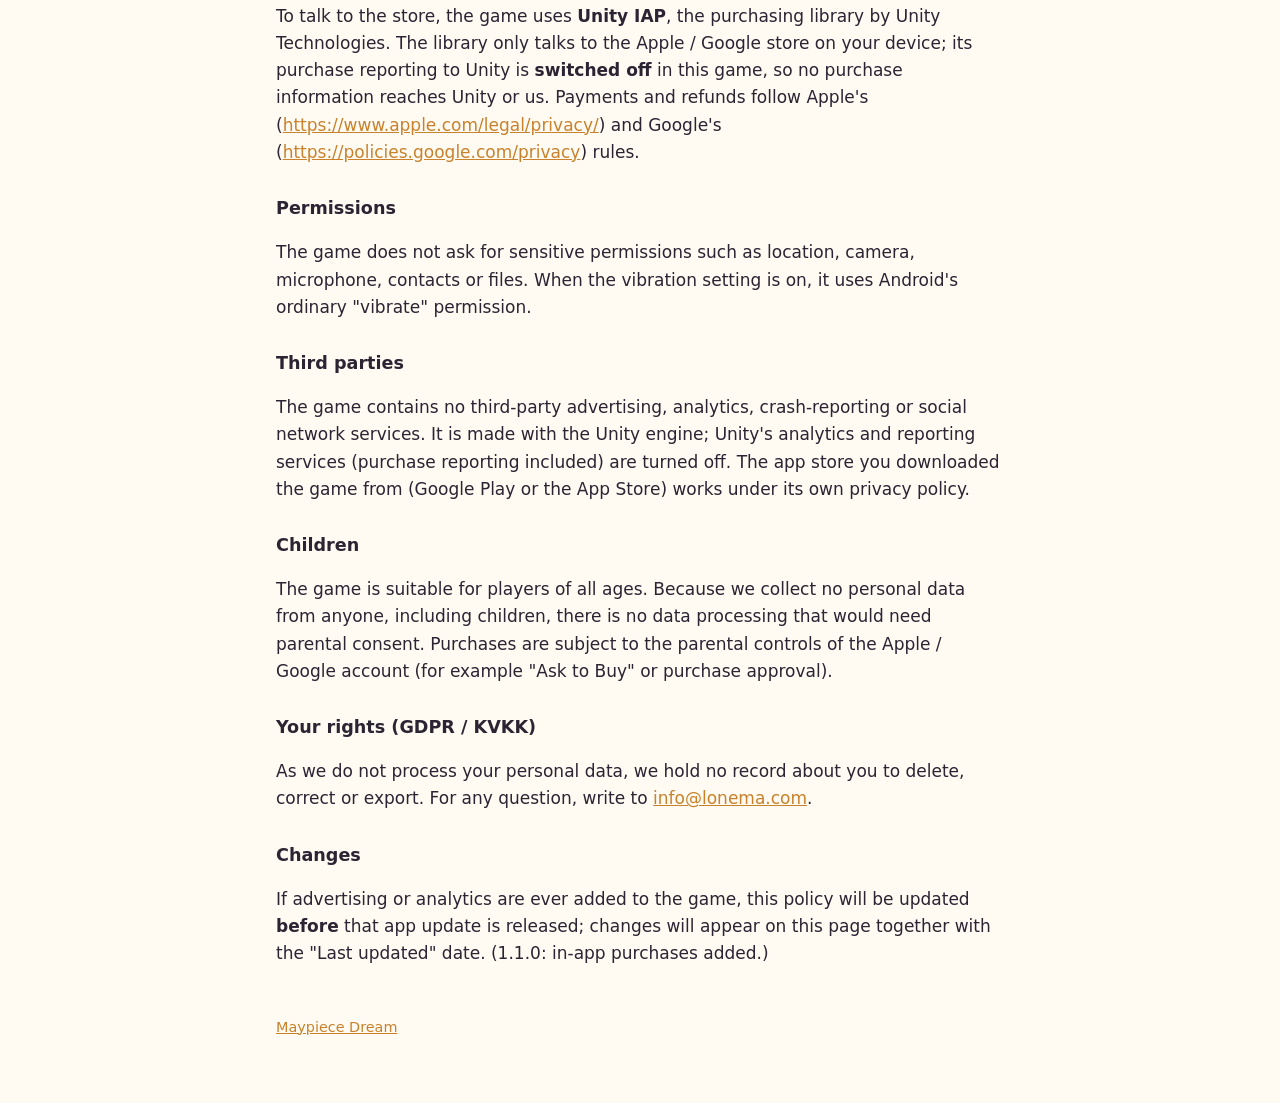
==== commit 06725051: "Etiket privacy page: purchase reporting to Unity is switched off (no data collected) Co-Authored-By:" ====
--- a/etiket-ustasi/gizlilik.html
+++ b/etiket-ustasi/gizlilik.html
@@ -16,7 +16,7 @@
 
 <section id="tr">
 <h3>Kısaca</h3>
-<p>Etiket Ustası kişisel verilerinizi <strong>toplamaz, saklamaz ve kimseyle paylaşmaz</strong> (tek istisna: bir satın alma başlattığınızda mağaza kütüphanesinin Unity'ye gönderdiği satın alma kaydı, aşağıda "Uygulama içi satın almalar"). Oyun hesap açmanızı istemez, oynamak için internet bağlantısı gerekmez ve oyunun kendisinde reklam, analiz (analytics) ya da takip araçları yoktur. Oyundaki isteğe bağlı satın almaların ödemesini <strong>Apple (App Store) veya Google (Google Play)</strong> alır; ödeme bilgileriniz bize hiç gelmez.</p>
+<p>Etiket Ustası kişisel verilerinizi <strong>toplamaz, saklamaz ve kimseyle paylaşmaz</strong>. Oyun hesap açmanızı istemez, oynamak için internet bağlantısı gerekmez ve oyunda reklam, analiz (analytics) ya da takip araçları yoktur. Oyundaki isteğe bağlı satın almaların ödemesini <strong>Apple (App Store) veya Google (Google Play)</strong> alır; ödeme bilgileriniz bize hiç gelmez.</p>
 <h3>Cihazınızda kalan bilgiler</h3>
 <p>Oyun, kaldığınız yerden devam edebilmeniz için şu bilgileri <strong>yalnızca kendi cihazınızda</strong>, uygulamanın kendi depolama alanında tutar:</p>
 <ul>
@@ -25,14 +25,14 @@
 <li>satın aldığınız ipuçları ya da "Sınırsız İpucu" ve tamamlanan satın almaların mağaza işlem numaraları (bir satın almanın iki kez verilmemesi için),</li>
 <li>ayarlarınız (ses, müzik, titreşim, dil).</li>
 </ul>
-<p>Bu bilgiler size ait bir kimlik içermez ve oyun tarafından bize ya da başka birine gönderilmez (satın alma kütüphanesinin raporu aşağıda anlatılıyor). Uygulamayı kaldırdığınızda veya cihaz ayarlarından uygulama verilerini sildiğinizde silinirler. Cihazınızda Android'in kendi yedekleme özelliği açıksa, sistem bu dosyayı Google hesabınızdaki cihaz yedeğine dahil edebilir; bu yedeği Google yönetir, biz erişemeyiz.</p>
+<p>Bu bilgiler size ait bir kimlik içermez ve bize ya da başka birine gönderilmez. Uygulamayı kaldırdığınızda veya cihaz ayarlarından uygulama verilerini sildiğinizde silinirler. Cihazınızda Android'in kendi yedekleme özelliği açıksa, sistem bu dosyayı Google hesabınızdaki cihaz yedeğine dahil edebilir; bu yedeği Google yönetir, biz erişemeyiz.</p>
 <h3>Uygulama içi satın almalar</h3>
 <p>Oyun isteğe bağlı ipucu paketleri ve "Sınırsız İpucu" satar. Satın alma tamamen Apple'ın veya Google'ın kendi ödeme ekranında, sizin Apple / Google hesabınızla yapılır; ödeme o hesaptan alınır. Kart, banka, ad, e-posta gibi ödeme ve hesap bilgilerinizi <strong>biz görmeyiz ve almayız</strong>. Mağaza oyuna yalnızca neyin satın alındığını ve işlem numarasını bildirir; oyun ürünü verir ve bu bilgiyi yalnızca cihazınızda tutar. "Sınırsız İpucu" mağaza hesabınıza bağlıdır; yeni bir cihazda "Satın alımları geri yükle" ile geri gelir.</p>
-<p>Mağazayla konuşmak için oyun, Unity Technologies'in satın alma kitaplığı <strong>Unity IAP</strong>'yi kullanır. Siz bir satın alma başlattığınızda bu kitaplık, satın alma adımlarının kaydını (ürün, fiyat, işlem numarası, uygulama sürümü, cihaz modeli ve işletim sistemi, uygulamaya özel bir kurulum kimliği) satın alma raporları için Unity'ye gönderir. Bu veriler Unity'nin gizlilik politikasına tabidir: <a href="https://unity.com/legal/game-player-and-app-user-privacy-policy">https://unity.com/legal/game-player-and-app-user-privacy-policy</a> . Satın alma yapmadığınız sürece bu gönderim olmaz. Ödemeler ve iadeler Apple'ın (<a href="https://www.apple.com/legal/privacy/">https://www.apple.com/legal/privacy/</a>) ve Google'ın (<a href="https://policies.google.com/privacy">https://policies.google.com/privacy</a>) kurallarına göre yürür.</p>
+<p>Mağazayla konuşmak için oyun, Unity Technologies'in satın alma kitaplığı <strong>Unity IAP</strong>'yi kullanır. Kitaplık yalnızca cihazınızdaki Apple / Google mağazasıyla konuşur; satın alma raporlarını Unity'ye gönderme özelliği oyunda <strong>kapatılmıştır</strong>, yani satın alma bilgileri ne Unity'ye ne bize gelir. Ödemeler ve iadeler Apple'ın (<a href="https://www.apple.com/legal/privacy/">https://www.apple.com/legal/privacy/</a>) ve Google'ın (<a href="https://policies.google.com/privacy">https://policies.google.com/privacy</a>) kurallarına göre yürür.</p>
 <h3>İzinler</h3>
 <p>Oyun konum, kamera, mikrofon, kişiler veya dosyalar gibi hassas izinler istemez. Titreşim ayarı açıksa cihazı titretmek için Android'in sıradan "titreşim" iznini kullanır.</p>
 <h3>Üçüncü taraflar</h3>
-<p>Oyunda üçüncü taraf reklam, analiz, çökme raporlama veya sosyal ağ hizmeti bulunmaz. Oyun Unity oyun motoruyla yapılmıştır; Unity'nin analiz ve raporlama servisleri kapalıdır (yalnızca yukarıda anlatılan satın alma kaydı vardır). Oyunu indirdiğiniz uygulama mağazası (Google Play veya App Store) kendi gizlilik politikasına göre çalışır.</p>
+<p>Oyunda üçüncü taraf reklam, analiz, çökme raporlama veya sosyal ağ hizmeti bulunmaz. Oyun Unity oyun motoruyla yapılmıştır; Unity'nin analiz ve raporlama servisleri (satın alma raporları dahil) kapalıdır. Oyunu indirdiğiniz uygulama mağazası (Google Play veya App Store) kendi gizlilik politikasına göre çalışır.</p>
 <h3>Çocuklar</h3>
 <p>Oyun her yaştan oyuncuya uygundur. Kimseden, çocuklar dahil, kişisel veri toplamadığımız için ebeveyn izni gerektiren bir veri işleme de yoktur. Satın almalar Apple / Google hesabının ebeveyn denetimlerine (ör. "Satın Almak İçin Sor", satın alma onayı) tabidir.</p>
 <h3>Haklarınız (KVKK / GDPR)</h3>
@@ -47,7 +47,7 @@
 <strong>App:</strong> Etiket Ustası (Android and iOS: com.maypiecedream.etiketustasi)<br>
 <strong>Developer:</strong> Maypiece Dream - contact: <a href="mailto:info@lonema.com">info@lonema.com</a></p>
 <h3>In short</h3>
-<p>Etiket Ustası does <strong>not collect, store or share</strong> your personal data (the one exception: the purchase record the store library sends to Unity when you start a purchase, see "In-app purchases" below). The game needs no account and no internet connection, and the game itself contains no advertising, analytics or tracking tools. Optional in-game purchases are paid through <strong>Apple (App Store) or Google (Google Play)</strong>; your payment details never reach us.</p>
+<p>Etiket Ustası does <strong>not collect, store or share</strong> your personal data. The game needs no account and no internet connection, and it contains no advertising, analytics or tracking tools. Optional in-game purchases are paid through <strong>Apple (App Store) or Google (Google Play)</strong>; your payment details never reach us.</p>
 <h3>Information that stays on your device</h3>
 <p>So that you can continue where you left off, the game keeps the following <strong>only on your own device</strong>, in the app's private storage:</p>
 <ul>
@@ -56,14 +56,14 @@
 <li>the hints or "Unlimited Hints" you bought and the store transaction numbers of completed purchases (so that a purchase is never delivered twice),</li>
 <li>your settings (sound, music, vibration, language).</li>
 </ul>
-<p>This information does not identify you and is never sent by the game itself to us or anyone else (the purchase library's report is described below). It is deleted when you uninstall the app or clear its data in the device settings. If Android's own backup is turned on for your device, the system may include this file in the device backup in your Google account; that backup is managed by Google and we cannot access it.</p>
+<p>This information does not identify you and is never sent to us or anyone else. It is deleted when you uninstall the app or clear its data in the device settings. If Android's own backup is turned on for your device, the system may include this file in the device backup in your Google account; that backup is managed by Google and we cannot access it.</p>
 <h3>In-app purchases</h3>
 <p>The game sells optional hint packs and "Unlimited Hints". A purchase happens entirely on Apple's or Google's own payment screen with your Apple / Google account, and the payment is charged to that account. We <strong>do not see or receive</strong> your card, bank, name, e-mail or any other payment or account details. The store only tells the game what was bought and the transaction number; the game delivers the item and keeps that information on your device only. "Unlimited Hints" belongs to your store account and comes back on a new device with "Restore purchases".</p>
-<p>To talk to the store, the game uses <strong>Unity IAP</strong>, the purchasing library by Unity Technologies. When you start a purchase, this library sends Unity a record of the purchase steps (product, price, transaction number, app version, device model and operating system, an app-specific installation identifier) for purchase reporting. This data is governed by Unity's privacy policy: <a href="https://unity.com/legal/game-player-and-app-user-privacy-policy">https://unity.com/legal/game-player-and-app-user-privacy-policy</a> . Nothing is sent unless you make a purchase. Payments and refunds follow Apple's (<a href="https://www.apple.com/legal/privacy/">https://www.apple.com/legal/privacy/</a>) and Google's (<a href="https://policies.google.com/privacy">https://policies.google.com/privacy</a>) rules.</p>
+<p>To talk to the store, the game uses <strong>Unity IAP</strong>, the purchasing library by Unity Technologies. The library only talks to the Apple / Google store on your device; its purchase reporting to Unity is <strong>switched off</strong> in this game, so no purchase information reaches Unity or us. Payments and refunds follow Apple's (<a href="https://www.apple.com/legal/privacy/">https://www.apple.com/legal/privacy/</a>) and Google's (<a href="https://policies.google.com/privacy">https://policies.google.com/privacy</a>) rules.</p>
 <h3>Permissions</h3>
 <p>The game does not ask for sensitive permissions such as location, camera, microphone, contacts or files. When the vibration setting is on, it uses Android's ordinary "vibrate" permission.</p>
 <h3>Third parties</h3>
-<p>The game contains no third-party advertising, analytics, crash-reporting or social network services. It is made with the Unity engine; Unity's analytics and reporting services are turned off (apart from the purchase record described above). The app store you downloaded the game from (Google Play or the App Store) works under its own privacy policy.</p>
+<p>The game contains no third-party advertising, analytics, crash-reporting or social network services. It is made with the Unity engine; Unity's analytics and reporting services (purchase reporting included) are turned off. The app store you downloaded the game from (Google Play or the App Store) works under its own privacy policy.</p>
 <h3>Children</h3>
 <p>The game is suitable for players of all ages. Because we collect no personal data from anyone, including children, there is no data processing that would need parental consent. Purchases are subject to the parental controls of the Apple / Google account (for example "Ask to Buy" or purchase approval).</p>
 <h3>Your rights (GDPR / KVKK)</h3>
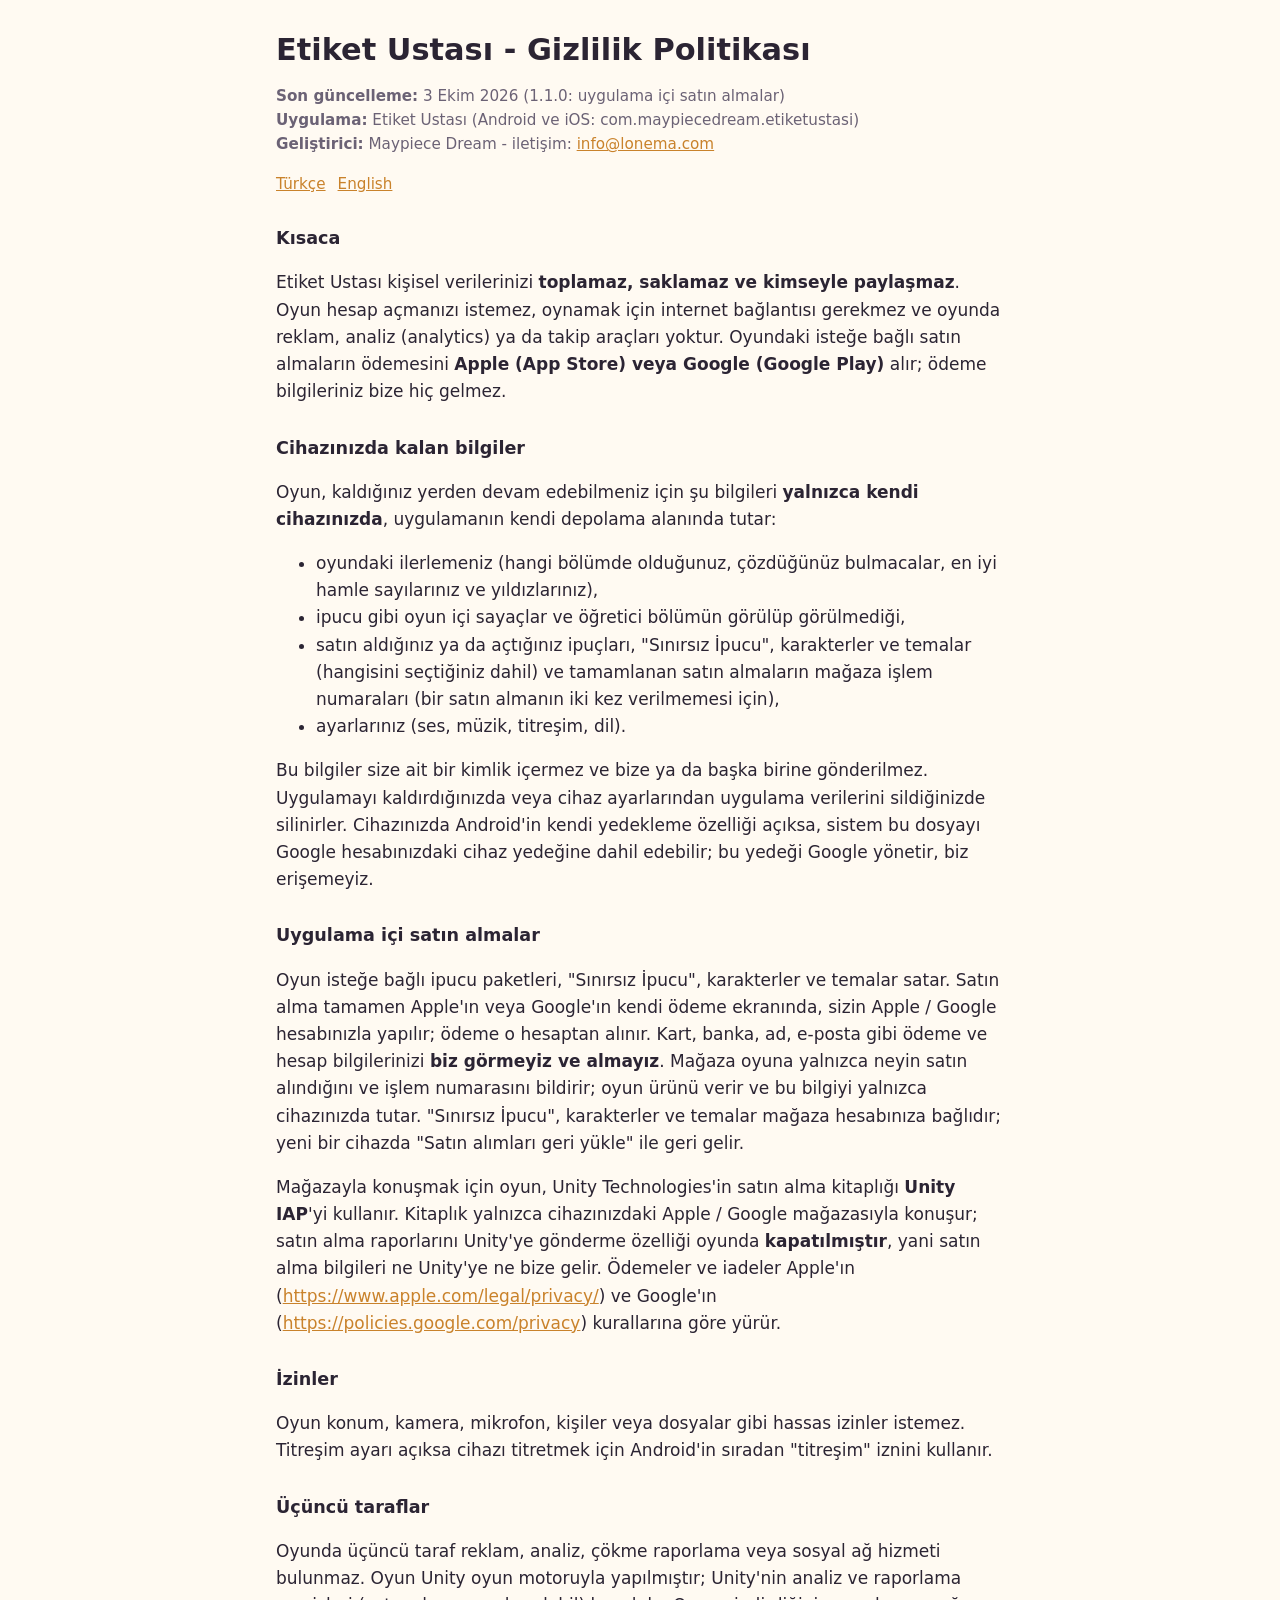
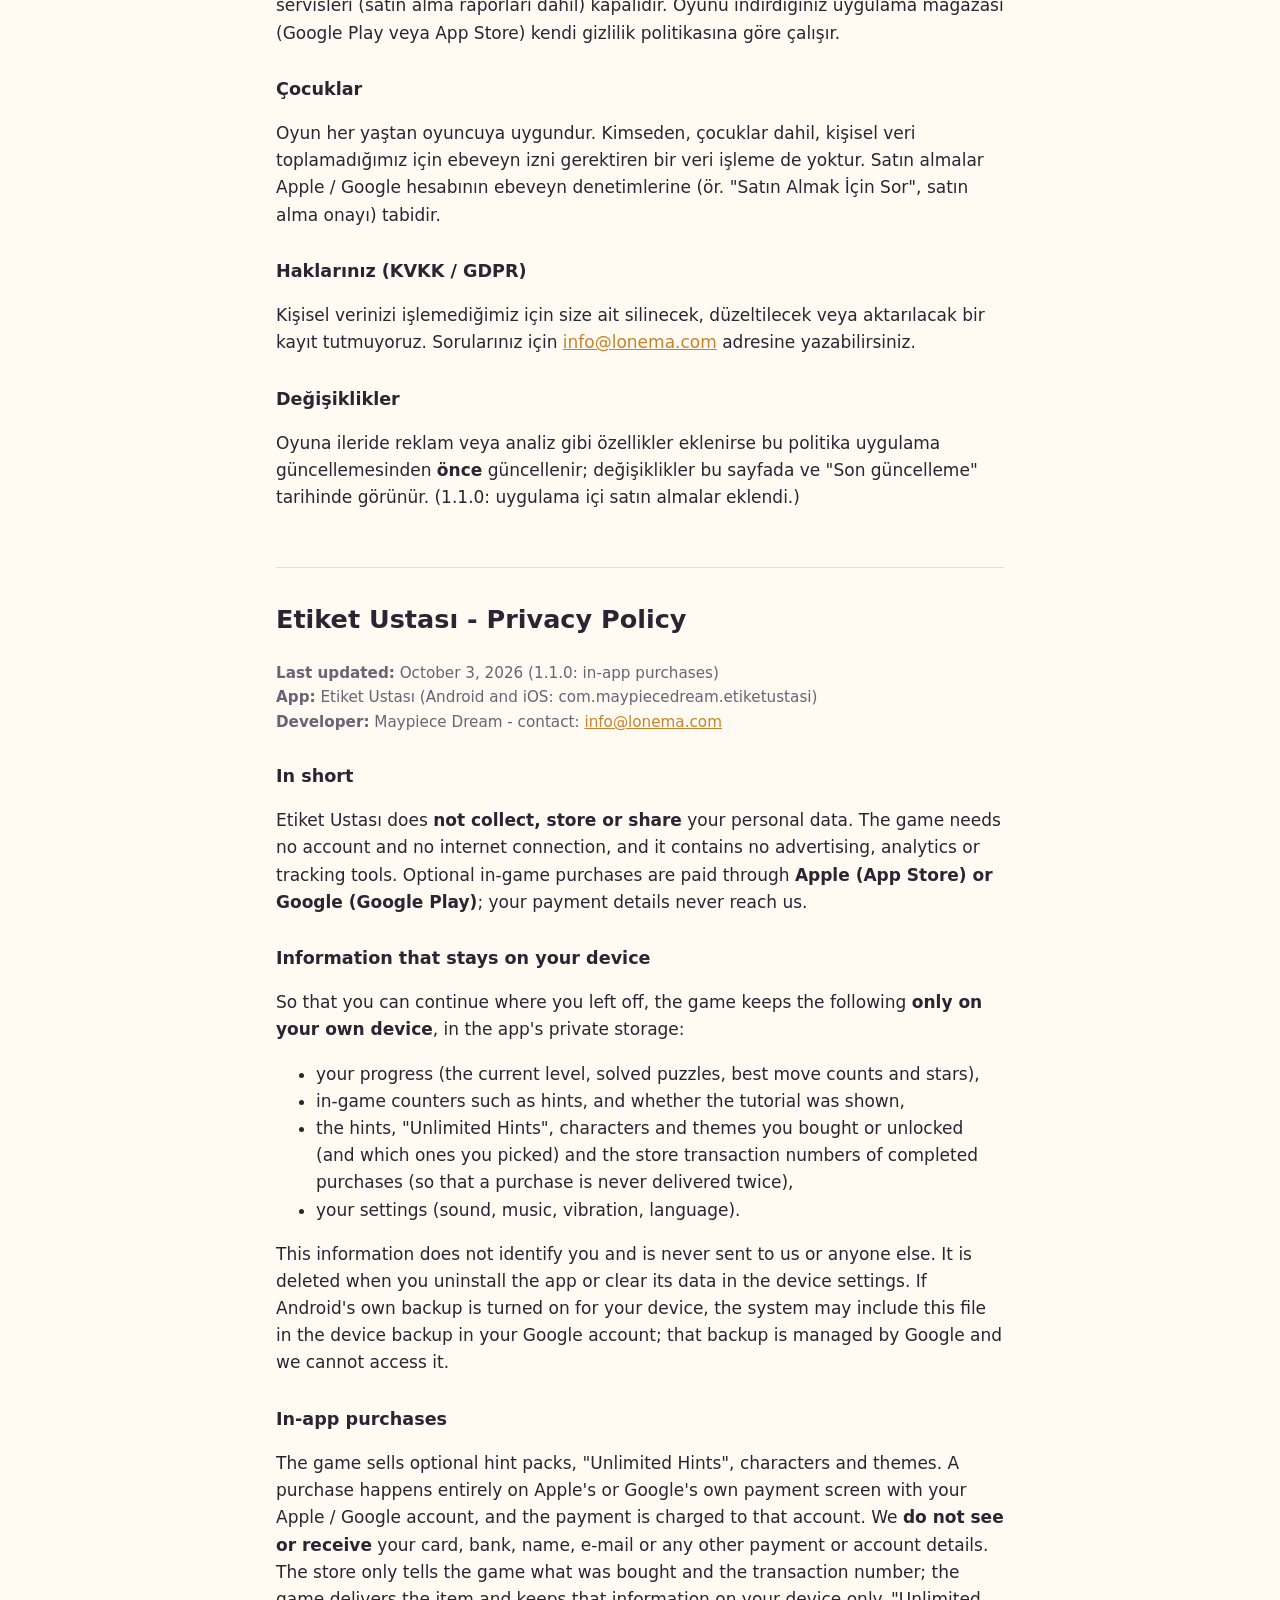
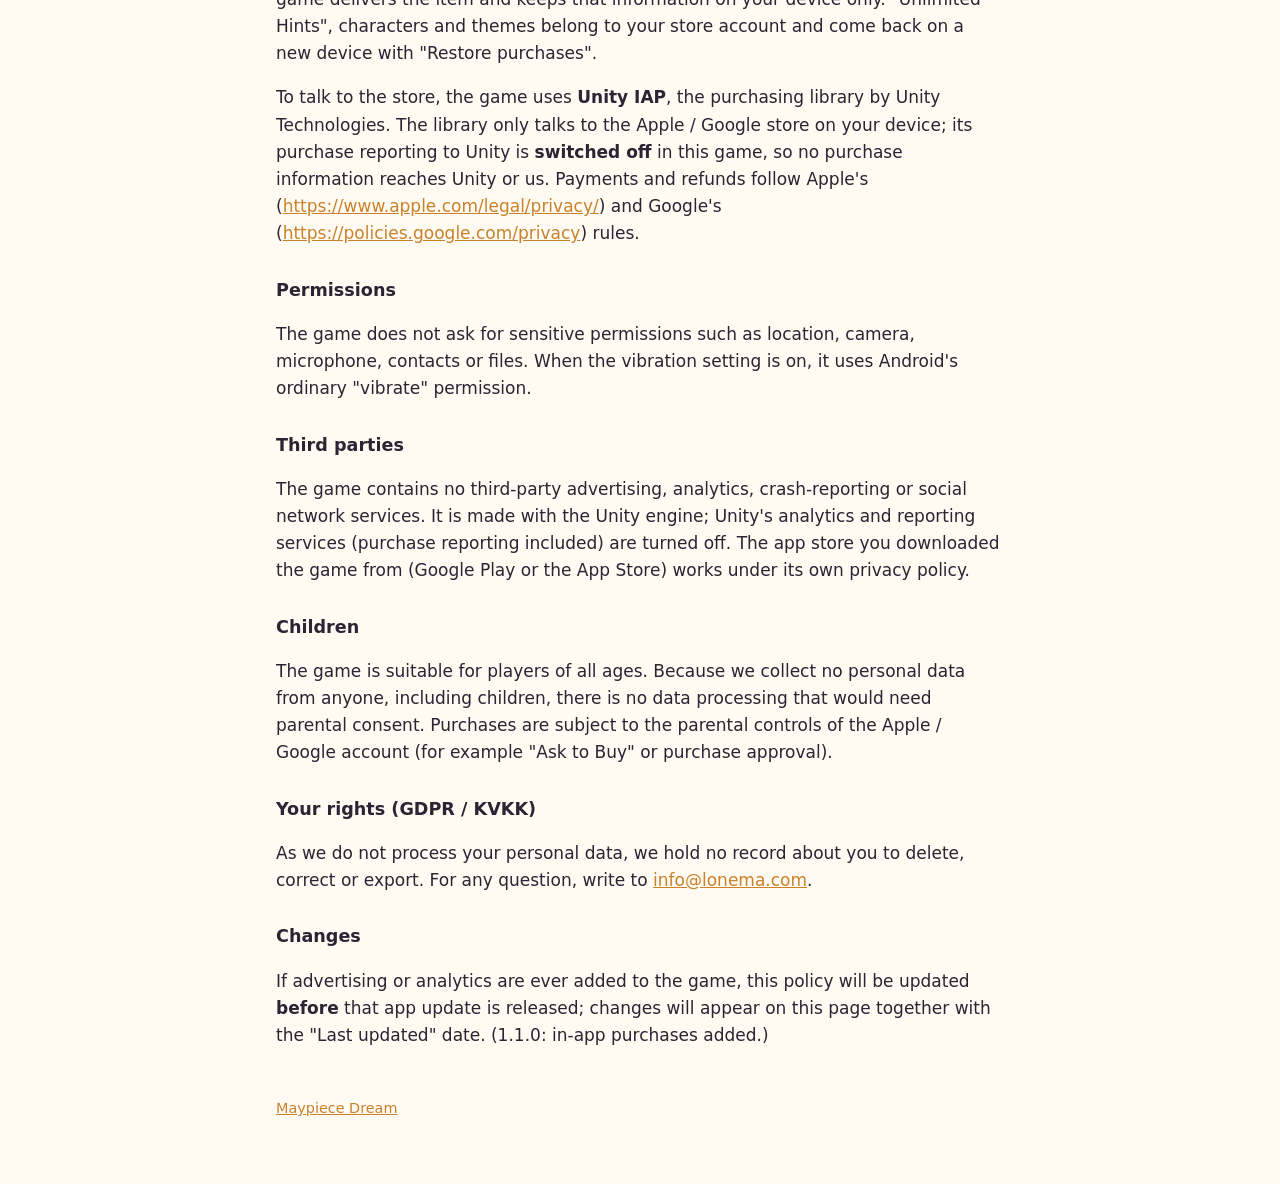
==== commit ab9e8a32: "Etiket privacy page: characters and themes are sold and stored on the device Co-Authored-By: Claude " ====
--- a/etiket-ustasi/gizlilik.html
+++ b/etiket-ustasi/gizlilik.html
@@ -22,12 +22,12 @@
 <ul>
 <li>oyundaki ilerlemeniz (hangi bölümde olduğunuz, çözdüğünüz bulmacalar, en iyi hamle sayılarınız ve yıldızlarınız),</li>
 <li>ipucu gibi oyun içi sayaçlar ve öğretici bölümün görülüp görülmediği,</li>
-<li>satın aldığınız ipuçları ya da "Sınırsız İpucu" ve tamamlanan satın almaların mağaza işlem numaraları (bir satın almanın iki kez verilmemesi için),</li>
+<li>satın aldığınız ya da açtığınız ipuçları, "Sınırsız İpucu", karakterler ve temalar (hangisini seçtiğiniz dahil) ve tamamlanan satın almaların mağaza işlem numaraları (bir satın almanın iki kez verilmemesi için),</li>
 <li>ayarlarınız (ses, müzik, titreşim, dil).</li>
 </ul>
 <p>Bu bilgiler size ait bir kimlik içermez ve bize ya da başka birine gönderilmez. Uygulamayı kaldırdığınızda veya cihaz ayarlarından uygulama verilerini sildiğinizde silinirler. Cihazınızda Android'in kendi yedekleme özelliği açıksa, sistem bu dosyayı Google hesabınızdaki cihaz yedeğine dahil edebilir; bu yedeği Google yönetir, biz erişemeyiz.</p>
 <h3>Uygulama içi satın almalar</h3>
-<p>Oyun isteğe bağlı ipucu paketleri ve "Sınırsız İpucu" satar. Satın alma tamamen Apple'ın veya Google'ın kendi ödeme ekranında, sizin Apple / Google hesabınızla yapılır; ödeme o hesaptan alınır. Kart, banka, ad, e-posta gibi ödeme ve hesap bilgilerinizi <strong>biz görmeyiz ve almayız</strong>. Mağaza oyuna yalnızca neyin satın alındığını ve işlem numarasını bildirir; oyun ürünü verir ve bu bilgiyi yalnızca cihazınızda tutar. "Sınırsız İpucu" mağaza hesabınıza bağlıdır; yeni bir cihazda "Satın alımları geri yükle" ile geri gelir.</p>
+<p>Oyun isteğe bağlı ipucu paketleri, "Sınırsız İpucu", karakterler ve temalar satar. Satın alma tamamen Apple'ın veya Google'ın kendi ödeme ekranında, sizin Apple / Google hesabınızla yapılır; ödeme o hesaptan alınır. Kart, banka, ad, e-posta gibi ödeme ve hesap bilgilerinizi <strong>biz görmeyiz ve almayız</strong>. Mağaza oyuna yalnızca neyin satın alındığını ve işlem numarasını bildirir; oyun ürünü verir ve bu bilgiyi yalnızca cihazınızda tutar. "Sınırsız İpucu", karakterler ve temalar mağaza hesabınıza bağlıdır; yeni bir cihazda "Satın alımları geri yükle" ile geri gelir.</p>
 <p>Mağazayla konuşmak için oyun, Unity Technologies'in satın alma kitaplığı <strong>Unity IAP</strong>'yi kullanır. Kitaplık yalnızca cihazınızdaki Apple / Google mağazasıyla konuşur; satın alma raporlarını Unity'ye gönderme özelliği oyunda <strong>kapatılmıştır</strong>, yani satın alma bilgileri ne Unity'ye ne bize gelir. Ödemeler ve iadeler Apple'ın (<a href="https://www.apple.com/legal/privacy/">https://www.apple.com/legal/privacy/</a>) ve Google'ın (<a href="https://policies.google.com/privacy">https://policies.google.com/privacy</a>) kurallarına göre yürür.</p>
 <h3>İzinler</h3>
 <p>Oyun konum, kamera, mikrofon, kişiler veya dosyalar gibi hassas izinler istemez. Titreşim ayarı açıksa cihazı titretmek için Android'in sıradan "titreşim" iznini kullanır.</p>
@@ -53,12 +53,12 @@
 <ul>
 <li>your progress (the current level, solved puzzles, best move counts and stars),</li>
 <li>in-game counters such as hints, and whether the tutorial was shown,</li>
-<li>the hints or "Unlimited Hints" you bought and the store transaction numbers of completed purchases (so that a purchase is never delivered twice),</li>
+<li>the hints, "Unlimited Hints", characters and themes you bought or unlocked (and which ones you picked) and the store transaction numbers of completed purchases (so that a purchase is never delivered twice),</li>
 <li>your settings (sound, music, vibration, language).</li>
 </ul>
 <p>This information does not identify you and is never sent to us or anyone else. It is deleted when you uninstall the app or clear its data in the device settings. If Android's own backup is turned on for your device, the system may include this file in the device backup in your Google account; that backup is managed by Google and we cannot access it.</p>
 <h3>In-app purchases</h3>
-<p>The game sells optional hint packs and "Unlimited Hints". A purchase happens entirely on Apple's or Google's own payment screen with your Apple / Google account, and the payment is charged to that account. We <strong>do not see or receive</strong> your card, bank, name, e-mail or any other payment or account details. The store only tells the game what was bought and the transaction number; the game delivers the item and keeps that information on your device only. "Unlimited Hints" belongs to your store account and comes back on a new device with "Restore purchases".</p>
+<p>The game sells optional hint packs, "Unlimited Hints", characters and themes. A purchase happens entirely on Apple's or Google's own payment screen with your Apple / Google account, and the payment is charged to that account. We <strong>do not see or receive</strong> your card, bank, name, e-mail or any other payment or account details. The store only tells the game what was bought and the transaction number; the game delivers the item and keeps that information on your device only. "Unlimited Hints", characters and themes belong to your store account and come back on a new device with "Restore purchases".</p>
 <p>To talk to the store, the game uses <strong>Unity IAP</strong>, the purchasing library by Unity Technologies. The library only talks to the Apple / Google store on your device; its purchase reporting to Unity is <strong>switched off</strong> in this game, so no purchase information reaches Unity or us. Payments and refunds follow Apple's (<a href="https://www.apple.com/legal/privacy/">https://www.apple.com/legal/privacy/</a>) and Google's (<a href="https://policies.google.com/privacy">https://policies.google.com/privacy</a>) rules.</p>
 <h3>Permissions</h3>
 <p>The game does not ask for sensitive permissions such as location, camera, microphone, contacts or files. When the vibration setting is on, it uses Android's ordinary "vibrate" permission.</p>
